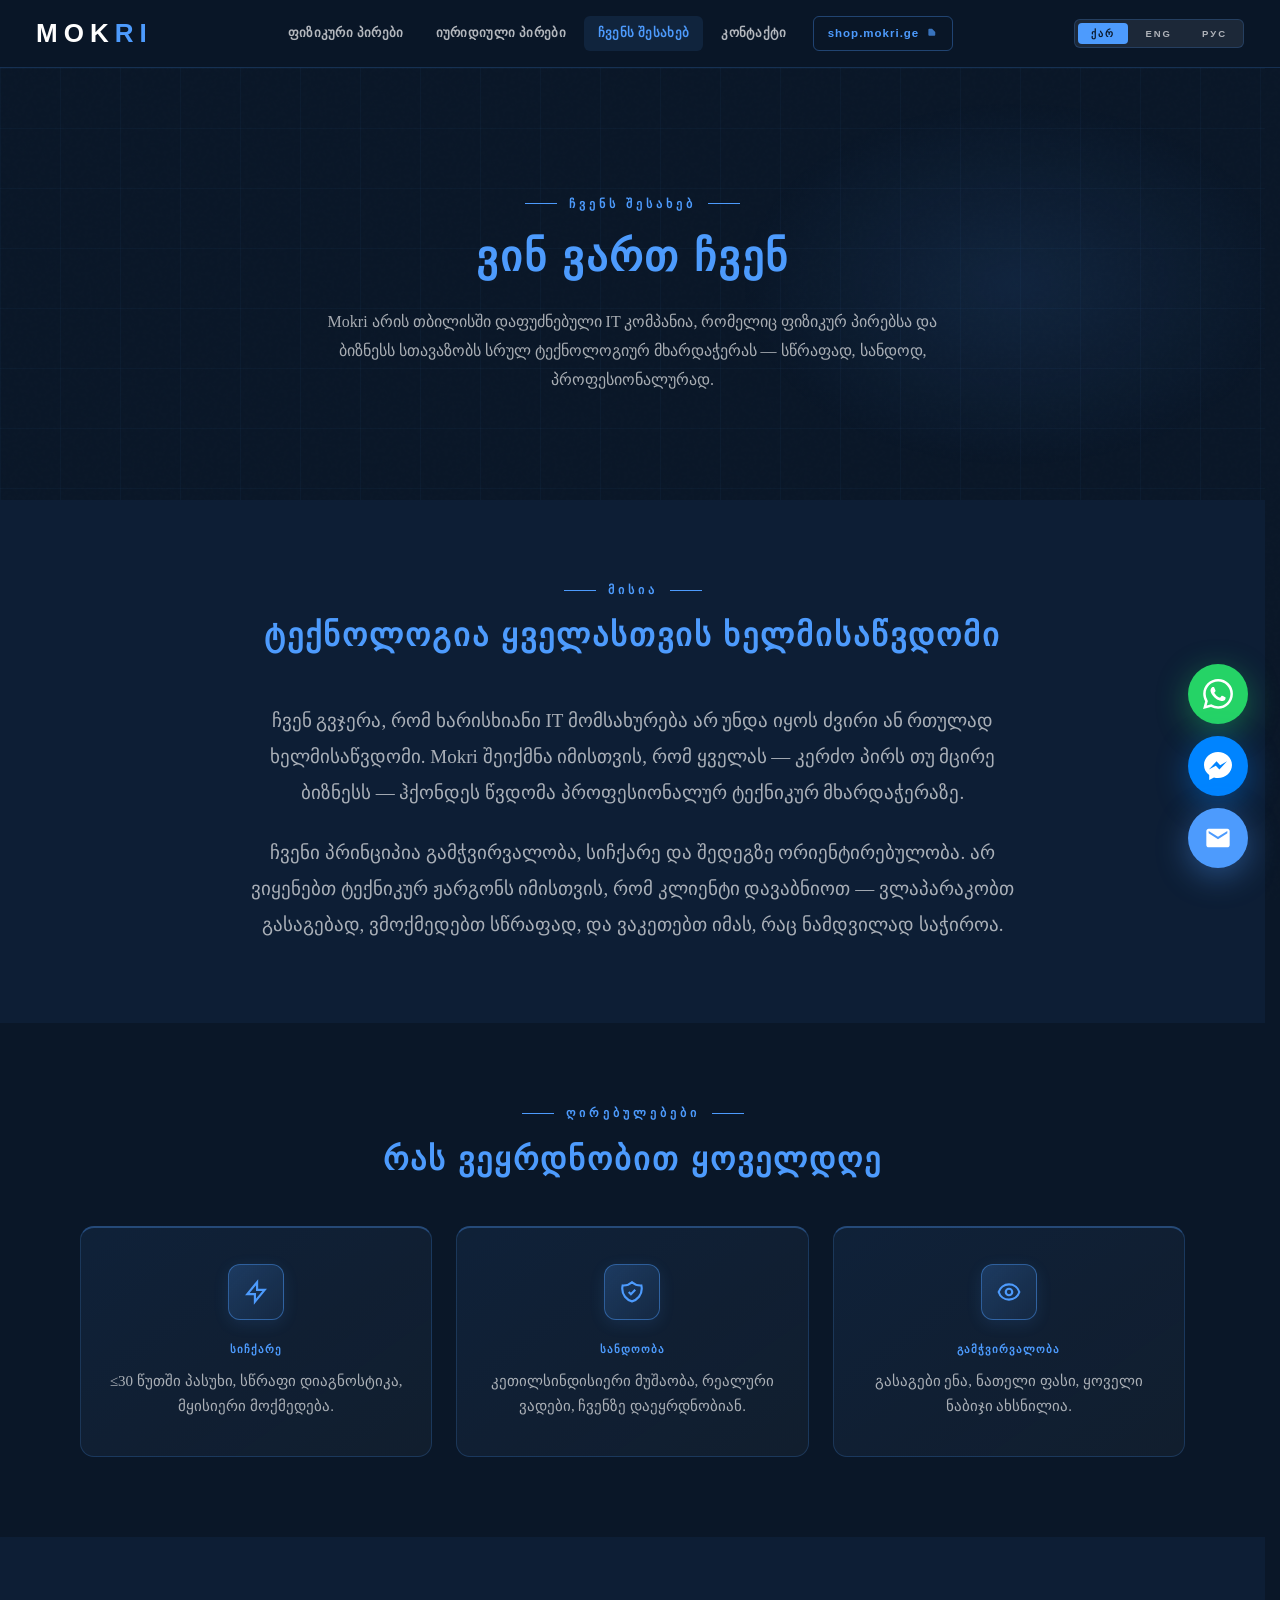
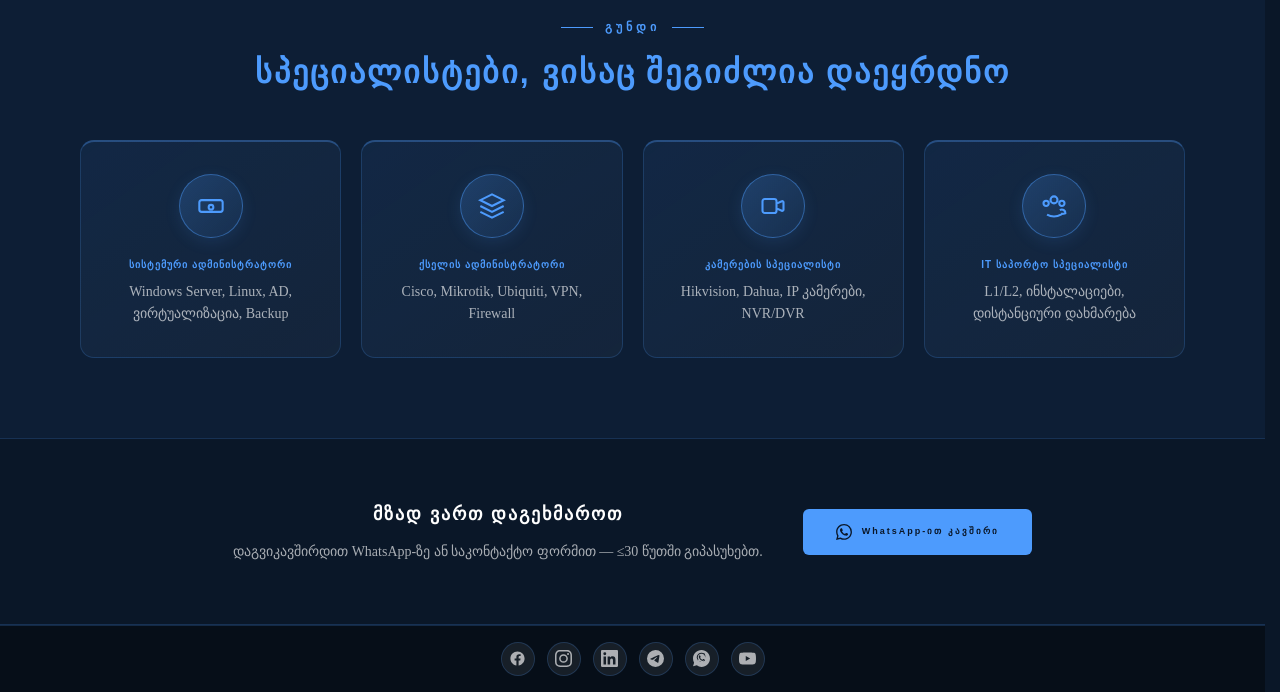
==== about.html @ 91f53c00 "Remove footer copyright and VK icon Agent-Logs-Url: https://github.com/iraklimikiashvili/mokri/sessi" ====
<!DOCTYPE html>
<html lang="ka">
<head>
<meta charset="UTF-8">
<meta name="viewport" content="width=device-width, initial-scale=1.0">
<meta http-equiv="Content-Security-Policy" content="default-src 'self'; style-src 'self' 'unsafe-inline' https://fonts.googleapis.com; font-src https://fonts.gstatic.com; img-src 'self' data: https:; script-src 'self' 'unsafe-inline'; connect-src 'none'; object-src 'none'; base-uri 'self'; form-action 'self';">
<meta http-equiv="X-Content-Type-Options" content="nosniff">
<meta http-equiv="X-Frame-Options" content="SAMEORIGIN">
<meta http-equiv="Referrer-Policy" content="strict-origin-when-cross-origin">
<meta http-equiv="Permissions-Policy" content="camera=(), microphone=(), geolocation=(), payment=()">
<meta name="robots" content="index, follow">
<link rel="icon" type="image/svg+xml" href="favicon.svg">
<title>ჩვენს შესახებ — MOKRI IT</title>
<link href="https://fonts.googleapis.com/css2?family=Orbitron:wght@400;700;900&family=EB+Garamond:ital,wght@0,400;0,500;0,600;0,700;1,400&family=Noto+Sans+Georgian:wght@300;400;600;700&display=swap" rel="stylesheet">
<style>
  :root {
    --bg: #0A1728;
    --bg2: #0d1e35;
    --bg3: #0f2240;
    --navy: #1A3B6C;
    --blue: #4D9BFD;
    --blue-dim: rgba(77,155,253,0.15);
    --blue-glow: rgba(77,155,253,0.35);
    --white: #FEFEFE;
    --white-dim: rgba(254,254,254,0.65);
    --white-faint: rgba(254,254,254,0.08);
    --border: rgba(77,155,253,0.2);
  }

  * { margin:0; padding:0; box-sizing:border-box; }
  html { scroll-behavior: smooth; scrollbar-gutter: stable; }

  body {
    background: var(--bg);
    color: var(--white);
    font-family: 'EB Garamond', Georgia, serif;
    overflow-x: hidden;
    line-height: 1.7;
    padding-top: 68px;
  }

  body::before {
    content:'';
    position:fixed; inset:0;
    background-image: url("data:image/svg+xml,%3Csvg viewBox='0 0 256 256' xmlns='http://www.w3.org/2000/svg'%3E%3Cfilter id='n'%3E%3CfeTurbulence type='fractalNoise' baseFrequency='0.9' numOctaves='4' stitchTiles='stitch'/%3E%3C/filter%3E%3Crect width='100%25' height='100%25' filter='url(%23n)' opacity='0.04'/%3E%3C/svg%3E");
    pointer-events:none; z-index:0; opacity:.35;
  }

  /* ——— HEADER ——— */
  .lang-bar {
    position: fixed; top:0; right:0; left:0; z-index:1000;
    display: grid;
    grid-template-columns: auto 1fr auto;
    align-items: center;
    gap: 24px;
    padding: 0 36px;
    height: 68px;
    background: rgba(10,23,40,0.95);
    backdrop-filter: blur(18px) saturate(180%);
    -webkit-backdrop-filter: blur(18px) saturate(180%);
    border-bottom: 1px solid var(--border);
  }

  .lang-bar-logo {
    font-family: 'Orbitron', sans-serif;
    font-weight: 900;
    font-size: 26px;
    letter-spacing: 6px;
    color: var(--white);
    text-decoration: none;
    white-space: nowrap;
    transition: opacity 0.2s;
  }
  .lang-bar-logo:hover { opacity: 0.8; }
  .lang-bar-logo span { color: var(--blue); }

  .header-nav {
    display: flex; justify-content: center;
    align-items: center; gap: 4px;
  }

  .header-nav-link {
    position: relative; padding: 7px 14px;
    font-family: 'Noto Sans Georgian', sans-serif;
    font-size: 12.5px; font-weight: 600;
    letter-spacing: 0.3px;
    color: rgba(254,254,254,0.7);
    text-decoration: none; border-radius: 6px;
    transition: all 0.22s ease; white-space: nowrap;
  }
  .header-nav-link::after {
    content:''; position:absolute; bottom:3px; left:50%;
    transform: translateX(-50%) scaleX(0);
    width:60%; height:1.5px; background: var(--blue);
    border-radius:2px; transition: transform 0.22s ease;
  }
  .header-nav-link:hover { color:var(--white); background:rgba(77,155,253,0.08); }
  .header-nav-link:hover::after { transform: translateX(-50%) scaleX(1); }
  .header-nav-link.active { color:var(--blue); background:rgba(77,155,253,0.1); }
  .header-nav-link.shop-link {
    color:var(--blue); border:1px solid rgba(77,155,253,0.35);
    margin-left:8px; font-size:11.5px; letter-spacing:1px;
  }
  .header-nav-link.shop-link:hover { background:var(--blue); color:var(--bg); box-shadow:0 0 18px var(--blue-glow); }
  .header-nav-link.shop-link::after { display:none; }

  .lang-switcher {
    display:flex; gap:4px;
    background:var(--white-faint); border:1px solid var(--border);
    border-radius:6px; padding:3px;
  }
  .lang-btn {
    padding:5px 13px;
    font-family:'Orbitron',sans-serif; font-size:9.5px; font-weight:700;
    letter-spacing:2px; border:none; background:transparent;
    color:var(--white-dim); border-radius:4px; cursor:pointer; transition:all 0.25s;
  }
  .lang-btn.active { background:var(--blue); color:var(--bg); }

  .nav-toggle {
    display: none;
    width: 40px;
    height: 40px;
    align-items: center;
    justify-content: center;
    background: transparent;
    border: 1px solid var(--border);
    border-radius: 6px;
    cursor: pointer;
    color: var(--white);
    transition: background 0.2s, border-color 0.2s;
  }
  .nav-toggle:hover { background: rgba(77,155,253,0.1); border-color: var(--blue); }
  .nav-toggle svg { width: 20px; height: 20px; }
  .nav-toggle .icon-close { display: none; }
  .nav-toggle[aria-expanded="true"] .icon-open { display: none; }
  .nav-toggle[aria-expanded="true"] .icon-close { display: block; }

  @media(max-width:860px) {
    .header-nav { gap: 2px; }
    .header-nav-link { padding: 6px 9px; font-size: 11px; }
    .header-nav-link.shop-link { margin-left: 4px; }
  }

  @media(max-width:900px) {
    .lang-bar { grid-template-columns: auto 1fr auto auto; }
    .header-nav {
      position: fixed;
      top: 68px;
      left: 0;
      right: 0;
      flex-direction: column;
      align-items: stretch;
      gap: 4px;
      padding: 16px 20px 24px;
      background: rgba(10,23,40,0.98);
      backdrop-filter: blur(20px) saturate(180%);
      -webkit-backdrop-filter: blur(20px) saturate(180%);
      border-bottom: 1px solid var(--border);
      transform: translateY(-100%);
      opacity: 0;
      pointer-events: none;
      transition: transform 0.3s ease, opacity 0.3s ease;
      max-height: calc(100dvh - 68px);
      overflow-y: auto;
      z-index: 999;
    }
    .lang-bar.is-open .header-nav {
      transform: translateY(0);
      opacity: 1;
      pointer-events: auto;
    }
    .header-nav-link {
      padding: 12px 14px;
      font-size: 14px;
      text-align: left;
      border-radius: 8px;
    }
    .header-nav-link::after { display: none; }
    .header-nav-link.shop-link { margin-left: 0; margin-top: 6px; text-align: center; }
    .nav-toggle { display: inline-flex; }
    .nav-backdrop {
      position: fixed;
      inset: 68px 0 0 0;
      background: rgba(0,0,0,0.5);
      opacity: 0;
      pointer-events: none;
      transition: opacity 0.3s ease;
      z-index: 998;
    }
    .lang-bar.is-open ~ .nav-backdrop { opacity: 1; pointer-events: auto; }
  }

  @media(max-width:480px) {
    .lang-bar { padding: 0 14px; gap: 8px; }
    .lang-bar-logo { font-size: 20px; letter-spacing: 4px; }
    .lang-btn { padding: 5px 9px; font-size: 9px; letter-spacing: 1.4px; }
  }

  /* ——— HERO ——— */
  .hero {
    position:relative; min-height:48vh;
    display:flex; flex-direction:column;
    justify-content:center; align-items:center;
    text-align:center;
    padding: 80px 80px 60px;
    overflow:hidden;
  }

  .hero::before {
    content:'';
    position:absolute; inset:0;
    background:
      linear-gradient(rgba(77,155,253,0.04) 1px, transparent 1px),
      linear-gradient(90deg, rgba(77,155,253,0.04) 1px, transparent 1px);
    background-size: 60px 60px;
  }

  .hero-glow {
    position:absolute; width:600px; height:400px;
    background: radial-gradient(ellipse, rgba(77,155,253,0.1) 0%, transparent 65%);
    top:50%; right:-50px; transform:translateY(-50%);
    pointer-events:none;
  }

  .hero-eyebrow {
    position:relative;
    font-family:'Orbitron',sans-serif; font-size:12px;
    font-weight:700; letter-spacing:4px; color:var(--blue);
    text-transform:uppercase; margin-bottom:20px;
    display:flex; align-items:center; gap:12px;
    justify-content:center;
  }
  .hero-eyebrow::before { content:''; width:32px; height:1px; background:var(--blue); }
  .hero-eyebrow::after  { content:''; width:32px; height:1px; background:var(--blue); }

  .hero-title {
    position:relative;
    font-family:'Orbitron',sans-serif; font-weight:900;
    font-size: clamp(22px, 3.5vw, 42px);
    letter-spacing:2px; line-height:1.1;
    margin-bottom:28px;
  }
  .hero-title span { color:var(--blue); }

  .hero-desc {
    position:relative; max-width:640px;
    font-size:16px; color:var(--white-dim);
    line-height:1.8;
    font-family:'EB Garamond',Georgia,serif;
    margin-left:auto; margin-right:auto;
  }

  /* ——— SECTIONS ——— */
  .section-eyebrow {
    font-family:'Orbitron',sans-serif; font-size:12px;
    font-weight:700; letter-spacing:4px; color:var(--blue);
    text-transform:uppercase; margin-bottom:16px;
    display:flex; align-items:center; gap:12px;
    justify-content:center;
  }
  .section-eyebrow::before { content:''; width:32px; height:1px; background:var(--blue); }
  .section-eyebrow::after  { content:''; width:32px; height:1px; background:var(--blue); }

  .section-title {
    font-family:'Orbitron',sans-serif; font-weight:900;
    font-size:clamp(20px, 2.8vw, 32px); letter-spacing:2px;
    margin-bottom:48px; line-height:1.2;
    text-align:center;
  }
  .section-title span { color:var(--blue); }

  /* ——— MISSION ——— */
  .mission { position:relative; z-index:1; background:var(--bg2); padding:80px 80px; text-align:center; }
  .mission-content { max-width:780px; margin:0 auto; }
  .mission-text { font-family:'EB Garamond',Georgia,serif; font-size:19px; color:var(--white-dim); line-height:1.9; margin-bottom:24px; }
  .mission-text:last-child { margin-bottom:0; }

  /* ——— VALUES ——— */
  .values { position:relative; z-index:1; background:var(--bg); padding:80px 80px; text-align:center; }
  .values-grid { display:grid; grid-template-columns:repeat(3,1fr); gap:24px; text-align:left; }
  @media(max-width:800px){ .values-grid { grid-template-columns:1fr 1fr; } }
  @media(max-width:520px){ .values-grid { grid-template-columns:1fr; } .hero,.mission,.values,.team-section,.cta-section { padding-left:24px; padding-right:24px; } }

  .val-card {
    background: linear-gradient(145deg, rgba(77,155,253,0.08) 0%, rgba(254,254,254,0.03) 100%);
    border:1px solid var(--border);
    border-top:2px solid rgba(77,155,253,0.35);
    border-radius:14px; padding:36px 28px;
    text-align:center;
    opacity:0; transform:translateY(20px);
    transition: opacity 0.5s ease, transform 0.5s ease, border-color 0.3s, box-shadow 0.3s;
  }
  .val-card:hover {
    border-color:rgba(77,155,253,0.55);
    border-top-color:var(--blue);
    box-shadow:0 10px 40px rgba(77,155,253,0.14);
    transform:translateY(-4px) !important;
  }
  .val-icon {
    width:56px; height:56px;
    background: linear-gradient(135deg, rgba(77,155,253,0.22) 0%, rgba(77,155,253,0.08) 100%);
    border:1px solid rgba(77,155,253,0.45);
    border-radius:12px;
    display:flex; align-items:center; justify-content:center;
    margin:0 auto 20px;
    box-shadow: 0 4px 16px rgba(77,155,253,0.12);
  }
  .val-icon svg { width:26px; height:26px; fill:none; stroke:var(--blue); stroke-width:2; }
  .val-title { font-family:'Orbitron',sans-serif; font-size:11px; font-weight:700; letter-spacing:1px; color:var(--blue); margin-bottom:10px; text-transform:uppercase; }
  .val-desc { font-family:'EB Garamond',Georgia,serif; font-size:15px; color:var(--white-dim); line-height:1.7; }

  /* ——— TEAM ——— */
  .team-section { position:relative; z-index:1; background:var(--bg2); padding:80px 80px; text-align:center; }
  .team-grid { display:grid; grid-template-columns:repeat(4,1fr); gap:20px; text-align:left; }
  @media(max-width:900px){ .team-grid { grid-template-columns:1fr 1fr; } }
  @media(max-width:520px){ .team-grid { grid-template-columns:1fr; } }

  .t-card {
    background: linear-gradient(145deg, rgba(77,155,253,0.08) 0%, rgba(254,254,254,0.03) 100%);
    border:1px solid var(--border);
    border-top:2px solid rgba(77,155,253,0.35);
    border-radius:14px; padding:32px 20px;
    text-align:center;
    opacity:0; transform:translateY(20px);
    transition: opacity 0.5s ease, transform 0.5s ease, border-color 0.3s, box-shadow 0.3s;
  }
  .t-card:hover {
    border-color:rgba(77,155,253,0.55);
    border-top-color:var(--blue);
    box-shadow:0 10px 40px rgba(77,155,253,0.14);
    transform:translateY(-4px) !important;
  }
  .t-avatar {
    width:64px; height:64px;
    background: linear-gradient(135deg, rgba(77,155,253,0.22) 0%, rgba(77,155,253,0.08) 100%);
    border:1px solid rgba(77,155,253,0.45);
    border-radius:50%; margin:0 auto 18px;
    display:flex; align-items:center; justify-content:center;
    box-shadow: 0 4px 16px rgba(77,155,253,0.12);
  }
  .t-avatar svg { width:28px; height:28px; fill:none; stroke:var(--blue); stroke-width:1.8; }
  .t-role { font-family:'Orbitron',sans-serif; font-size:10px; font-weight:700; letter-spacing:1px; color:var(--blue); margin-bottom:8px; text-transform:uppercase; }
  .t-desc { font-family:'EB Garamond',Georgia,serif; font-size:14px; color:var(--white-dim); line-height:1.6; }

  /* ——— CTA ——— */
  .cta-section {
    position:relative; z-index:1; background:var(--bg);
    padding:60px 80px;
    border-top:1px solid var(--border);
    border-bottom:1px solid var(--border);
  }
  .cta-inner {
    max-width:1040px; margin:0 auto;
    display:flex; align-items:center; justify-content:center;
    gap:40px; flex-wrap:wrap;
    text-align:center;
  }
  .cta-text-block h3 {
    font-family:'Orbitron',sans-serif; font-size:18px; font-weight:900;
    letter-spacing:2px; margin-bottom:10px;
  }
  .cta-text-block p { font-size:14px; color:var(--white-dim); font-family:'EB Garamond',Georgia,serif; }

  .btn-primary {
    display:inline-flex; align-items:center; gap:10px;
    padding:14px 32px; background:var(--blue); color:var(--bg);
    font-family:'Orbitron',sans-serif; font-size:9px;
    font-weight:700; letter-spacing:2px; border-radius:6px;
    text-decoration:none; transition:all 0.25s;
    border:1px solid transparent;
  }
  .btn-primary:hover {
    background:transparent; color:var(--blue); border-color:var(--blue);
    box-shadow:0 0 24px var(--blue-glow);
  }

  /* ——— FOOTER ——— */
  footer {
    background: rgba(0,0,0,0.4);
    border-top: 1px solid var(--border);
    padding: 12px 40px;
    text-align: center;
    flex-shrink: 0;
    display: flex;
    flex-direction: column;
    align-items: center;
    justify-content: center;
    gap: 8px;
  }

  .footer-copy {
    font-size: 11px;
    color: var(--white-dim);
    opacity: 0.5;
    margin: 0;
    text-align: center;
  }
  .footer-social {
    display: flex;
    gap: 12px;
    flex-wrap: wrap;
    justify-content: center;
    margin: 4px 0;
  }
  .footer-social a {
    display: flex;
    align-items: center;
    justify-content: center;
    width: 34px;
    height: 34px;
    border-radius: 50%;
    background: rgba(255,255,255,0.07);
    border: 1px solid var(--border);
    color: var(--white-dim);
    transition: background 0.2s, color 0.2s, border-color 0.2s;
    text-decoration: none;
  }
  .footer-social a:hover { background: var(--blue); border-color: var(--blue); color: #fff; }
  .footer-social svg { width: 17px; height: 17px; fill: currentColor; }
  [data-lang] { display:none; }
  [data-lang].active { display:block; }

  /* ——— FLOATING CONTACT BUTTONS ——— */
  .float-btn {
    position: fixed;
    right: 32px;
    width: 60px;
    height: 60px;
    border-radius: 50%;
    display: flex;
    align-items: center;
    justify-content: center;
    z-index: 999;
    text-decoration: none;
    transition: transform 0.2s, box-shadow 0.2s;
  }
  .float-btn:hover { transform: scale(1.1); }
  .float-btn svg { fill: white; }

  .wa-float {
    bottom: 176px;
    background: #25d366;
    box-shadow: 0 8px 32px rgba(37,211,102,0.4);
    animation: waPulse 2.5s ease-in-out infinite;
  }
  .wa-float:hover { box-shadow: 0 8px 48px rgba(37,211,102,0.7); }
  .wa-float svg { width: 30px; height: 30px; }

  .msng-float {
    bottom: 104px;
    background: #0084FF;
    box-shadow: 0 8px 32px rgba(0,132,255,0.4);
  }
  .msng-float:hover { box-shadow: 0 8px 48px rgba(0,132,255,0.7); }
  .msng-float svg { width: 28px; height: 28px; }

  .email-float {
    bottom: 32px;
    background: #4D9BFD;
    box-shadow: 0 8px 32px rgba(77,155,253,0.4);
  }
  .email-float:hover { box-shadow: 0 8px 48px rgba(77,155,253,0.7); }
  .email-float svg { width: 28px; height: 28px; }

  @keyframes waPulse {
    0%, 100% { box-shadow: 0 8px 32px rgba(37,211,102,0.4); }
    50%      { box-shadow: 0 8px 48px rgba(37,211,102,0.7); }
  }

  @media (max-width: 660px) {
    .float-btn { width: 50px; height: 50px; right: 16px; }
    .wa-float { bottom: 138px; }
    .msng-float { bottom: 78px; }
    .email-float { bottom: 18px; }
    .wa-float svg { width: 26px; height: 26px; }
    .msng-float svg, .email-float svg { width: 24px; height: 24px; }
  }
  @media (max-height: 600px) {
    .float-btn { width: 44px; height: 44px; }
    .wa-float { bottom: 116px; }
    .msng-float { bottom: 64px; }
    .email-float { bottom: 12px; }
    .wa-float svg { width: 22px; height: 22px; }
    .msng-float svg, .email-float svg { width: 20px; height: 20px; }
  }
  @media (prefers-reduced-motion: reduce) {
    .wa-float { animation: none; }
  }
</style>
</head>
<body>

<!-- HEADER -->
<header class="lang-bar" id="langBar">
  <a href="index.html" class="lang-bar-logo" aria-label="MOKRI - მთავარი">MOK<span>RI</span></a>
  <nav class="header-nav" id="mainNav" aria-label="მთავარი ნავიგაცია">
    <a href="individuals.html" class="header-nav-link" data-nav="individuals"><span data-lang="ka" class="active">ფიზიკური პირები</span><span data-lang="en">Individuals</span><span data-lang="ru">Частные Лица</span></a>
    <a href="business.html" class="header-nav-link" data-nav="business"><span data-lang="ka" class="active">იურიდიული პირები</span><span data-lang="en">Business</span><span data-lang="ru">Бизнес</span></a>
    <a href="about.html" class="header-nav-link" data-nav="about"><span data-lang="ka" class="active">ჩვენს შესახებ</span><span data-lang="en">About Us</span><span data-lang="ru">О Нас</span></a>
    <a href="contact.html" class="header-nav-link" data-nav="contact"><span data-lang="ka" class="active">კონტაქტი</span><span data-lang="en">Contact</span><span data-lang="ru">Контакты</span></a>
    <a href="https://shop.mokri.ge" target="_blank" rel="noopener noreferrer" class="header-nav-link shop-link" aria-label="Mokri Online Shop">
      <span>shop.mokri.ge</span>
      <svg width="11" height="11" viewBox="0 0 24 24" fill="currentColor" style="margin-left:4px;opacity:0.7"><path d="M18 13v6a2 2 0 01-2 2H5a2 2 0 01-2-2V8a2 2 0 012-2h6M15 3h6m0 0v6m0-6L10 14"/></svg>
    </a>
  </nav>
  <div class="lang-switcher" role="group" aria-label="ენის არჩევა">
    <button class="lang-btn active" type="button" data-lang-set="ka" aria-label="ქართული" aria-pressed="true">ქარ</button>
    <button class="lang-btn" type="button" data-lang-set="en" aria-label="English" aria-pressed="false">ENG</button>
    <button class="lang-btn" type="button" data-lang-set="ru" aria-label="Русский" aria-pressed="false">РУС</button>
  </div>
  <button class="nav-toggle" type="button" id="navToggle" aria-controls="mainNav" aria-expanded="false" aria-label="მენიუ">
    <svg class="icon-open" viewBox="0 0 24 24" fill="none" stroke="currentColor" stroke-width="2" stroke-linecap="round" stroke-linejoin="round" aria-hidden="true" focusable="false">
      <line x1="3" y1="6" x2="21" y2="6"/>
      <line x1="3" y1="12" x2="21" y2="12"/>
      <line x1="3" y1="18" x2="21" y2="18"/>
    </svg>
    <svg class="icon-close" viewBox="0 0 24 24" fill="none" stroke="currentColor" stroke-width="2" stroke-linecap="round" stroke-linejoin="round" aria-hidden="true" focusable="false">
      <line x1="18" y1="6" x2="6" y2="18"/>
      <line x1="6" y1="6" x2="18" y2="18"/>
    </svg>
  </button>
</header>
<div class="nav-backdrop" id="navBackdrop" aria-hidden="true"></div>

<!-- ——— FLOATING WHATSAPP ——— -->
<a href="https://wa.me/995555555555" target="_blank" rel="noopener noreferrer" class="float-btn wa-float" title="WhatsApp" aria-label="WhatsApp">
  <svg viewBox="0 0 24 24" xmlns="http://www.w3.org/2000/svg" aria-hidden="true" focusable="false">
    <path d="M17.472 14.382c-.297-.149-1.758-.867-2.03-.967-.273-.099-.471-.148-.67.15-.197.297-.767.966-.94 1.164-.173.199-.347.223-.644.075-.297-.15-1.255-.463-2.39-1.475-.883-.788-1.48-1.761-1.653-2.059-.173-.297-.018-.458.13-.606.134-.133.298-.347.446-.52.149-.174.198-.298.298-.497.099-.198.05-.371-.025-.52-.075-.149-.669-1.612-.916-2.207-.242-.579-.487-.5-.669-.51-.173-.008-.371-.01-.57-.01-.198 0-.52.074-.792.372-.272.297-1.04 1.016-1.04 2.479 0 1.462 1.065 2.875 1.213 3.074.149.198 2.096 3.2 5.077 4.487.709.306 1.262.489 1.694.625.712.227 1.36.195 1.871.118.571-.085 1.758-.719 2.006-1.413.248-.694.248-1.289.173-1.413-.074-.124-.272-.198-.57-.347m-5.421 7.403h-.004a9.87 9.87 0 01-5.031-1.378l-.361-.214-3.741.982.998-3.648-.235-.374a9.86 9.86 0 01-1.51-5.26c.001-5.45 4.436-9.884 9.888-9.884 2.64 0 5.122 1.03 6.988 2.898a9.825 9.825 0 012.893 6.994c-.003 5.45-4.437 9.884-9.885 9.884m8.413-18.297A11.815 11.815 0 0012.05 0C5.495 0 .16 5.335.157 11.892c0 2.096.547 4.142 1.588 5.945L.057 24l6.305-1.654a11.882 11.882 0 005.683 1.448h.005c6.554 0 11.89-5.335 11.893-11.893a11.821 11.821 0 00-3.48-8.413z"/>
  </svg>
</a>

<!-- ——— FLOATING MESSENGER ——— -->
<a href="https://m.me/mokri" target="_blank" rel="noopener noreferrer" class="float-btn msng-float" title="Messenger" aria-label="Messenger">
  <svg viewBox="0 0 24 24" xmlns="http://www.w3.org/2000/svg" aria-hidden="true" focusable="false">
    <path d="M12 0C5.373 0 0 4.974 0 11.111c0 3.498 1.744 6.617 4.472 8.652V24l4.086-2.242c1.09.301 2.246.464 3.442.464 6.627 0 12-4.974 12-11.111S18.627 0 12 0zm1.193 14.963l-3.056-3.259-5.963 3.259 6.559-6.963 3.13 3.259 5.889-3.259-6.559 6.963z"/>
  </svg>
</a>

<!-- ——— FLOATING EMAIL ——— -->
<a href="mailto:info@mokri.ge" class="float-btn email-float" title="Email" aria-label="Email">
  <svg viewBox="0 0 24 24" xmlns="http://www.w3.org/2000/svg" aria-hidden="true" focusable="false">
    <path d="M20 4H4c-1.1 0-2 .9-2 2v12c0 1.1.9 2 2 2h16c1.1 0 2-.9 2-2V6c0-1.1-.9-2-2-2zm0 4l-8 5-8-5V6l8 5 8-5v2z"/>
  </svg>
</a>

<!-- HERO -->
<section class="hero">
  <div class="hero-glow"></div>
  <div class="hero-eyebrow"><span data-lang="ka" class="active">ჩვენს შესახებ</span><span data-lang="en">About Us</span><span data-lang="ru">О Нас</span></div>
  <h1 class="hero-title">
    <span data-lang="ka" class="active">ვინ <span>ვართ</span> ჩვენ</span>
    <span data-lang="en">Who <span>We</span> Are</span>
    <span data-lang="ru">Кто <span>мы</span></span>
  </h1>
  <p class="hero-desc">
    <span data-lang="ka" class="active">Mokri არის თბილისში დაფუძნებული IT კომპანია, რომელიც ფიზიკურ პირებსა და ბიზნესს სთავაზობს სრულ ტექნოლოგიურ მხარდაჭერას — სწრაფად, სანდოდ, პროფესიონალურად.</span>
    <span data-lang="en">Mokri is a Tbilisi-based IT company offering comprehensive technology support for individuals and businesses — fast, reliable, professional.</span>
    <span data-lang="ru">Mokri — IT-компания в Тбилиси, предлагающая полную техническую поддержку для частных лиц и бизнеса — быстро, надёжно, профессионально.</span>
  </p>
</section>

<!-- MISSION -->
<section class="mission">
  <div class="section-eyebrow"><span data-lang="ka" class="active">მისია</span><span data-lang="en">Our Mission</span><span data-lang="ru">Наша миссия</span></div>
  <h2 class="section-title"><span data-lang="ka" class="active">ტექნოლოგია <span>ყველასთვის</span> ხელმისაწვდომი</span><span data-lang="en">Technology <span>Accessible</span> to Everyone</span><span data-lang="ru">Технологии <span>доступные</span> каждому</span></h2>
  <div class="mission-content">
    <p class="mission-text">
      <span data-lang="ka" class="active">ჩვენ გვჯერა, რომ ხარისხიანი IT მომსახურება არ უნდა იყოს ძვირი ან რთულად ხელმისაწვდომი. Mokri შეიქმნა იმისთვის, რომ ყველას — კერძო პირს თუ მცირე ბიზნესს — ჰქონდეს წვდომა პროფესიონალურ ტექნიკურ მხარდაჭერაზე.</span>
      <span data-lang="en">We believe quality IT service shouldn't be expensive or hard to access. Mokri was created so that everyone — individuals and small businesses alike — can access professional technical support.</span>
      <span data-lang="ru">Мы верим, что качественное IT-обслуживание не должно быть дорогим или труднодоступным. Mokri создан для того, чтобы каждый — частное лицо или малый бизнес — имел доступ к профессиональной технической поддержке.</span>
    </p>
    <p class="mission-text">
      <span data-lang="ka" class="active">ჩვენი პრინციპია გამჭვირვალობა, სიჩქარე და შედეგზე ორიენტირებულობა. არ ვიყენებთ ტექნიკურ ჟარგონს იმისთვის, რომ კლიენტი დავაბნიოთ — ვლაპარაკობთ გასაგებად, ვმოქმედებთ სწრაფად, და ვაკეთებთ იმას, რაც ნამდვილად საჭიროა.</span>
      <span data-lang="en">Our principles are transparency, speed, and results. We don't use technical jargon to confuse — we speak clearly, act fast, and do what's truly needed.</span>
      <span data-lang="ru">Наши принципы — прозрачность, скорость и ориентация на результат. Мы не используем технический жаргон для запутывания — говорим понятно, действуем быстро и делаем то, что действительно нужно.</span>
    </p>
  </div>
</section>

<!-- VALUES -->
<section class="values">
  <div class="section-eyebrow"><span data-lang="ka" class="active">ღირებულებები</span><span data-lang="en">Our Values</span><span data-lang="ru">Наши ценности</span></div>
  <h2 class="section-title"><span data-lang="ka" class="active">რას ვეყრდნობით <span>ყოველდღე</span></span><span data-lang="en">What Guides Us <span>Every Day</span></span><span data-lang="ru">Чем мы руководствуемся <span>каждый день</span></span></h2>
  <div class="values-grid">
    <div class="val-card">
      <div class="val-icon"><svg viewBox="0 0 24 24"><path d="M13 10V3L4 14h7v7l9-11h-7z"/></svg></div>
      <div class="val-title"><span data-lang="ka" class="active">სიჩქარე</span><span data-lang="en">Speed</span><span data-lang="ru">Скорость</span></div>
      <p class="val-desc"><span data-lang="ka" class="active">≤30 წუთში პასუხი, სწრაფი დიაგნოსტიკა, მყისიერი მოქმედება.</span><span data-lang="en">≤30min response, fast diagnosis, immediate action.</span><span data-lang="ru">Ответ за ≤30 мин, быстрая диагностика, немедленное действие.</span></p>
    </div>
    <div class="val-card">
      <div class="val-icon"><svg viewBox="0 0 24 24"><path d="M9 12l2 2 4-4m5.618-4.016A11.955 11.955 0 0112 2.944a11.955 11.955 0 01-8.618 3.04A12.02 12.02 0 003 9c0 5.591 3.824 10.29 9 11.622 5.176-1.332 9-6.03 9-11.622 0-1.042-.133-2.052-.382-3.016z"/></svg></div>
      <div class="val-title"><span data-lang="ka" class="active">სანდოობა</span><span data-lang="en">Reliability</span><span data-lang="ru">Надёжность</span></div>
      <p class="val-desc"><span data-lang="ka" class="active">კეთილსინდისიერი მუშაობა, რეალური ვადები, ჩვენზე დაეყრდნობიან.</span><span data-lang="en">Honest work, realistic timelines, dependable results.</span><span data-lang="ru">Честная работа, реальные сроки, надёжный результат.</span></p>
    </div>
    <div class="val-card">
      <div class="val-icon"><svg viewBox="0 0 24 24"><path d="M15 12a3 3 0 11-6 0 3 3 0 016 0z"/><path d="M2.458 12C3.732 7.943 7.523 5 12 5c4.478 0 8.268 2.943 9.542 7-1.274 4.057-5.064 7-9.542 7-4.477 0-8.268-2.943-9.542-7z"/></svg></div>
      <div class="val-title"><span data-lang="ka" class="active">გამჭვირვალობა</span><span data-lang="en">Transparency</span><span data-lang="ru">Прозрачность</span></div>
      <p class="val-desc"><span data-lang="ka" class="active">გასაგები ენა, ნათელი ფასი, ყოველი ნაბიჯი ახსნილია.</span><span data-lang="en">Clear language, transparent pricing, every step explained.</span><span data-lang="ru">Понятный язык, прозрачные цены, каждый шаг объяснён.</span></p>
    </div>
  </div>
</section>

<!-- TEAM -->
<section class="team-section">
  <div class="section-eyebrow"><span data-lang="ka" class="active">გუნდი</span><span data-lang="en">Our Team</span><span data-lang="ru">Наша команда</span></div>
  <h2 class="section-title"><span data-lang="ka" class="active">სპეციალისტები, <span>ვისაც</span> შეგიძლია დაეყრდნო</span><span data-lang="en">Specialists <span>You Can</span> Rely On</span><span data-lang="ru">Специалисты, <span>которым</span> можно доверять</span></h2>
  <div class="team-grid">
    <div class="t-card">
      <div class="t-avatar"><svg viewBox="0 0 24 24"><path d="M20 7H4a2 2 0 00-2 2v6a2 2 0 002 2h16a2 2 0 002-2V9a2 2 0 00-2-2zm-8 8a2 2 0 110-4 2 2 0 010 4z"/></svg></div>
      <div class="t-role"><span data-lang="ka" class="active">სისტემური ადმინისტრატორი</span><span data-lang="en">System Administrator</span><span data-lang="ru">Системный Администратор</span></div>
      <p class="t-desc"><span data-lang="ka" class="active">Windows Server, Linux, AD, ვირტუალიზაცია, Backup</span><span data-lang="en">Windows Server, Linux, AD, Virtualization, Backup</span><span data-lang="ru">Windows Server, Linux, AD, Виртуализация, Backup</span></p>
    </div>
    <div class="t-card">
      <div class="t-avatar"><svg viewBox="0 0 24 24"><path d="M12 2L2 7l10 5 10-5-10-5zM2 17l10 5 10-5M2 12l10 5 10-5"/></svg></div>
      <div class="t-role"><span data-lang="ka" class="active">ქსელის ადმინისტრატორი</span><span data-lang="en">Network Administrator</span><span data-lang="ru">Сетевой Администратор</span></div>
      <p class="t-desc"><span data-lang="ka" class="active">Cisco, Mikrotik, Ubiquiti, VPN, Firewall</span><span data-lang="en">Cisco, Mikrotik, Ubiquiti, VPN, Firewall</span><span data-lang="ru">Cisco, Mikrotik, Ubiquiti, VPN, Firewall</span></p>
    </div>
    <div class="t-card">
      <div class="t-avatar"><svg viewBox="0 0 24 24"><path d="M15 10l4.553-2.069A1 1 0 0121 8.845v6.31a1 1 0 01-1.447.894L15 14M3 8a2 2 0 012-2h8a2 2 0 012 2v8a2 2 0 01-2 2H5a2 2 0 01-2-2V8z"/></svg></div>
      <div class="t-role"><span data-lang="ka" class="active">კამერების სპეციალისტი</span><span data-lang="en">CCTV Specialist</span><span data-lang="ru">Специалист по Видеонаблюдению</span></div>
      <p class="t-desc"><span data-lang="ka" class="active">Hikvision, Dahua, IP კამერები, NVR/DVR</span><span data-lang="en">Hikvision, Dahua, IP Cameras, NVR/DVR</span><span data-lang="ru">Hikvision, Dahua, IP-камеры, NVR/DVR</span></p>
    </div>
    <div class="t-card">
      <div class="t-avatar"><svg viewBox="0 0 24 24"><path d="M18 18.72a9.094 9.094 0 003.741-.479 3 3 0 00-4.682-2.72m.94 3.198c0 .225-.012.447-.037.666A11.944 11.944 0 0112 21c-2.17 0-4.207-.576-5.963-1.584M15 6.75a3 3 0 11-6 0 3 3 0 016 0zm6 3a2.25 2.25 0 11-4.5 0 2.25 2.25 0 014.5 0zm-13.5 0a2.25 2.25 0 11-4.5 0 2.25 2.25 0 014.5 0z"/></svg></div>
      <div class="t-role"><span data-lang="ka" class="active">IT საპორტო სპეციალისტი</span><span data-lang="en">IT Support Specialist</span><span data-lang="ru">Специалист IT Поддержки</span></div>
      <p class="t-desc"><span data-lang="ka" class="active">L1/L2, ინსტალაციები, დისტანციური დახმარება</span><span data-lang="en">L1/L2, installations, remote assistance</span><span data-lang="ru">L1/L2, установки, удалённая помощь</span></p>
    </div>
  </div>
</section>

<!-- CTA -->
<div class="cta-section">
  <div class="cta-inner">
    <div class="cta-text-block">
      <h3><span data-lang="ka" class="active">მზად ვართ დაგეხმაროთ</span><span data-lang="en">Ready to Help</span><span data-lang="ru">Готовы помочь</span></h3>
      <p><span data-lang="ka" class="active">დაგვიკავშირდით WhatsApp-ზე ან საკონტაქტო ფორმით — ≤30 წუთში გიპასუხებთ.</span><span data-lang="en">Reach out via WhatsApp or contact form — we'll respond in ≤30 minutes.</span><span data-lang="ru">Свяжитесь через WhatsApp или форму — ответим за ≤30 минут.</span></p>
    </div>
    <a href="https://wa.me/995555555555" target="_blank" rel="noopener noreferrer" class="btn-primary">
      <svg width="16" height="16" viewBox="0 0 24 24" fill="currentColor"><path d="M17.472 14.382c-.297-.149-1.758-.867-2.03-.967-.273-.099-.471-.148-.67.15-.197.297-.767.966-.94 1.164-.173.199-.347.223-.644.075-.297-.15-1.255-.463-2.39-1.475-.883-.788-1.48-1.761-1.653-2.059-.173-.297-.018-.458.13-.606.134-.133.298-.347.446-.52.149-.174.198-.298.298-.497.099-.198.05-.371-.025-.52-.075-.149-.669-1.612-.916-2.207-.242-.579-.487-.5-.669-.51-.173-.008-.371-.01-.57-.01-.198 0-.52.074-.792.372-.272.297-1.04 1.016-1.04 2.479 0 1.462 1.065 2.875 1.213 3.074.149.198 2.096 3.2 5.077 4.487.709.306 1.262.489 1.694.625.712.227 1.36.195 1.871.118.571-.085 1.758-.719 2.006-1.413.248-.694.248-1.289.173-1.413-.074-.124-.272-.198-.57-.347m-5.421 7.403h-.004a9.87 9.87 0 01-5.031-1.378l-.361-.214-3.741.982.998-3.648-.235-.374a9.86 9.86 0 01-1.51-5.26c.001-5.45 4.436-9.884 9.888-9.884 2.64 0 5.122 1.03 6.988 2.898a9.825 9.825 0 012.893 6.994c-.003 5.45-4.437 9.884-9.885 9.884m8.413-18.297A11.815 11.815 0 0012.05 0C5.495 0 .16 5.335.157 11.892c0 2.096.547 4.142 1.588 5.945L.057 24l6.305-1.654a11.882 11.882 0 005.683 1.448h.005c6.554 0 11.89-5.335 11.893-11.893a11.821 11.821 0 00-3.48-8.413z"/></svg>
      <span data-lang="ka" class="active">WhatsApp-ით კავშირი</span><span data-lang="en">Chat on WhatsApp</span><span data-lang="ru">Написать в WhatsApp</span>
    </a>
  </div>
</div>

<footer>
  <div class="footer-social">
    <!-- Facebook -->
    <a href="https://facebook.com/mokri" target="_blank" rel="noopener noreferrer" title="Facebook" aria-label="Facebook">
      <svg viewBox="0 0 24 24" xmlns="http://www.w3.org/2000/svg"><path d="M22 12c0-5.523-4.477-10-10-10S2 6.477 2 12c0 4.991 3.657 9.128 8.438 9.878v-6.987H7.898V12h2.54V9.797c0-2.506 1.492-3.89 3.777-3.89 1.094 0 2.238.195 2.238.195v2.46h-1.26c-1.243 0-1.63.771-1.63 1.562V12h2.773l-.443 2.89h-2.33v6.988C18.343 21.128 22 16.991 22 12z"/></svg>
    </a>
    <!-- Instagram -->
    <a href="https://instagram.com/mokri" target="_blank" rel="noopener noreferrer" title="Instagram" aria-label="Instagram">
      <svg viewBox="0 0 24 24" xmlns="http://www.w3.org/2000/svg"><path d="M12 2.163c3.204 0 3.584.012 4.85.07 1.366.062 2.633.326 3.608 1.301.975.975 1.24 2.242 1.301 3.608.058 1.266.07 1.646.07 4.85s-.012 3.584-.07 4.85c-.062 1.366-.326 2.633-1.301 3.608-.975.975-2.242 1.24-3.608 1.301-1.266.058-1.646.07-4.85.07s-3.584-.012-4.85-.07c-1.366-.062-2.633-.326-3.608-1.301-.975-.975-1.24-2.242-1.301-3.608C2.175 15.584 2.163 15.204 2.163 12s.012-3.584.07-4.85c.062-1.366.326-2.633 1.301-3.608C4.509 2.489 5.776 2.225 7.142 2.163 8.408 2.105 8.788 2.163 12 2.163zm0-2.163C8.741 0 8.333.013 7.053.072 5.197.157 3.355.673 2.014 2.014.673 3.355.157 5.197.072 7.053.013 8.333 0 8.741 0 12c0 3.259.013 3.667.072 4.947.085 1.856.601 3.698 1.942 5.039 1.341 1.341 3.183 1.857 5.039 1.942C8.333 23.987 8.741 24 12 24s3.667-.013 4.947-.072c1.856-.085 3.698-.601 5.039-1.942 1.341-1.341 1.857-3.183 1.942-5.039.059-1.28.072-1.688.072-4.947 0-3.259-.013-3.667-.072-4.947-.085-1.856-.601-3.698-1.942-5.039C20.645.673 18.803.157 16.947.072 15.667.013 15.259 0 12 0zm0 5.838a6.162 6.162 0 100 12.324 6.162 6.162 0 000-12.324zM12 16a4 4 0 110-8 4 4 0 010 8zm6.406-11.845a1.44 1.44 0 100 2.881 1.44 1.44 0 000-2.881z"/></svg>
    </a>
    <!-- LinkedIn -->
    <a href="https://linkedin.com/company/mokri" target="_blank" rel="noopener noreferrer" title="LinkedIn" aria-label="LinkedIn">
      <svg viewBox="0 0 24 24" xmlns="http://www.w3.org/2000/svg"><path d="M20.447 20.452h-3.554v-5.569c0-1.328-.027-3.037-1.852-3.037-1.853 0-2.136 1.445-2.136 2.939v5.667H9.351V9h3.414v1.561h.046c.477-.9 1.637-1.85 3.37-1.85 3.601 0 4.267 2.37 4.267 5.455v6.286zM5.337 7.433a2.062 2.062 0 01-2.063-2.065 2.064 2.064 0 112.063 2.065zm1.782 13.019H3.555V9h3.564v11.452zM22.225 0H1.771C.792 0 0 .774 0 1.729v20.542C0 23.227.792 24 1.771 24h20.451C23.2 24 24 23.227 24 22.271V1.729C24 .774 23.2 0 22.222 0h.003z"/></svg>
    </a>
    <!-- Telegram -->
    <a href="https://t.me/mokri" target="_blank" rel="noopener noreferrer" title="Telegram" aria-label="Telegram">
      <svg viewBox="0 0 24 24" xmlns="http://www.w3.org/2000/svg"><path d="M11.944 0A12 12 0 0 0 0 12a12 12 0 0 0 12 12 12 12 0 0 0 12-12A12 12 0 0 0 12 0a12 12 0 0 0-.056 0zm4.962 7.224c.1-.002.321.023.465.14a.506.506 0 0 1 .171.325c.016.093.036.306.02.472-.18 1.898-.962 6.502-1.36 8.627-.168.9-.499 1.201-.82 1.23-.696.065-1.225-.46-1.9-.902-1.056-.693-1.653-1.124-2.678-1.8-1.185-.78-.417-1.21.258-1.91.177-.184 3.247-2.977 3.307-3.23.007-.032.014-.15-.056-.212s-.174-.041-.249-.024c-.106.024-1.793 1.14-5.061 3.345-.48.33-.913.49-1.302.48-.428-.008-1.252-.241-1.865-.44-.752-.245-1.349-.374-1.297-.789.027-.216.325-.437.893-.663 3.498-1.524 5.83-2.529 6.998-3.014 3.332-1.386 4.025-1.627 4.476-1.635z"/></svg>
    </a>
    <!-- Signal -->
    <a href="https://signal.me/#p/mokri" target="_blank" rel="noopener noreferrer" title="Signal" aria-label="Signal">
      <svg viewBox="0 0 24 24" xmlns="http://www.w3.org/2000/svg"><path d="M12.001 0C5.373 0 0 5.372 0 12c0 2.114.554 4.1 1.524 5.827L.06 23.06l5.274-1.458A11.94 11.94 0 0012 24c6.628 0 12-5.373 12-12S18.629 0 12.001 0zm.065 3.77a8.29 8.29 0 014.24 1.163l.49.3-.306.488a6.793 6.793 0 011.035 3.664 6.851 6.851 0 01-6.85 6.851 6.793 6.793 0 01-3.54-.986l-.49-.3.306-.49A6.844 6.844 0 015.215 10.3a6.851 6.851 0 016.85-6.53zm0 1.5a5.352 5.352 0 00-5.35 5.03 5.289 5.289 0 00.9 3.022l-1.213 3.35 3.378-1.188A5.35 5.35 0 1012.066 5.27zm-2.94 2.02c.134 0 .269.003.396.008.16.006.337.015.506.41.2.464.638 1.558.694 1.671.057.112.095.244.019.394-.076.15-.114.244-.228.375-.114.13-.24.292-.343.393-.114.113-.232.235-.1.46.133.228.59.972 1.267 1.574.87.774 1.603 1.013 1.831 1.126.228.113.36.094.493-.057.133-.15.57-.664.722-.892.151-.228.303-.19.51-.113.208.076 1.32.623 1.547.736.228.113.38.17.437.265.057.094.057.54-.133 1.063-.19.522-.995.988-1.395 1.045-.38.053-.848.075-1.368-.086a12.61 12.61 0 01-1.238-.457c-2.18-.94-3.604-3.14-3.71-3.286-.108-.147-.881-1.172-.881-2.235 0-1.063.558-1.585.757-1.802.198-.218.434-.273.578-.273z"/></svg>
    </a>
    <!-- YouTube -->
    <a href="https://youtube.com/@mokri" target="_blank" rel="noopener noreferrer" title="YouTube" aria-label="YouTube">
      <svg viewBox="0 0 24 24" xmlns="http://www.w3.org/2000/svg"><path d="M23.498 6.186a3.016 3.016 0 00-2.122-2.136C19.505 3.545 12 3.545 12 3.545s-7.505 0-9.377.505A3.017 3.017 0 00.502 6.186C0 8.07 0 12 0 12s0 3.93.502 5.814a3.016 3.016 0 002.122 2.136c1.871.505 9.376.505 9.376.505s7.505 0 9.377-.505a3.015 3.015 0 002.122-2.136C24 15.93 24 12 24 12s0-3.93-.502-5.814zM9.545 15.568V8.432L15.818 12l-6.273 3.568z"/></svg>
    </a>
  </div>
</footer>

<script>
'use strict';
(function() {
  var ALLOWED_LANGS = ['ka','en','ru'];
  var currentLang = 'ka';

  function safeGet(key) {
    try { return localStorage.getItem(key); } catch(e) { return null; }
  }
  function safeSet(key, val) {
    try { localStorage.setItem(key, val); } catch(e) {}
  }

  function setLang(lang) {
    if (!ALLOWED_LANGS.includes(lang)) return;
    currentLang = lang;
    document.querySelectorAll('[data-lang]').forEach(function(el) {
      el.classList.toggle('active', el.getAttribute('data-lang') === lang);
    });
    document.querySelectorAll('.lang-btn').forEach(function(btn) {
      var isActive = btn.getAttribute('data-lang-set') === lang;
      btn.classList.toggle('active', isActive);
      btn.setAttribute('aria-pressed', isActive ? 'true' : 'false');
    });
    document.documentElement.lang = lang;
    safeSet('mokri-lang', lang);
  }

  var saved = safeGet('mokri-lang');
  if (saved && ALLOWED_LANGS.includes(saved)) setLang(saved);

  document.addEventListener('click', function(e) {
    var btn = e.target.closest('[data-lang-set]');
    if (!btn) return;
    var lang = btn.getAttribute('data-lang-set');
    if (ALLOWED_LANGS.includes(lang)) setLang(lang);
  });

  /* ——— Highlight active nav link ——— */
  (function() {
    var path = window.location.pathname.split('/').pop();
    var page = (path || 'index').replace(/\.html?$/i, '') || 'index';
    document.querySelectorAll('.header-nav-link[data-nav]').forEach(function(link) {
      if (link.getAttribute('data-nav') === page) link.classList.add('active');
    });
  })();

  /* ——— Mobile nav toggle ——— */
  (function() {
    var bar = document.getElementById('langBar');
    var toggle = document.getElementById('navToggle');
    var nav = document.getElementById('mainNav');
    var backdrop = document.getElementById('navBackdrop');
    if (!bar || !toggle || !nav) return;

    function openNav() {
      bar.classList.add('is-open');
      toggle.setAttribute('aria-expanded', 'true');
      document.body.classList.add('nav-open');
    }
    function closeNav() {
      bar.classList.remove('is-open');
      toggle.setAttribute('aria-expanded', 'false');
      document.body.classList.remove('nav-open');
    }
    function isOpen() { return bar.classList.contains('is-open'); }

    toggle.addEventListener('click', function() {
      if (isOpen()) closeNav(); else openNav();
    });
    if (backdrop) backdrop.addEventListener('click', closeNav);
    nav.addEventListener('click', function(e) {
      if (e.target.closest('a')) closeNav();
    });
    document.addEventListener('keydown', function(e) {
      if (e.key === 'Escape' && isOpen()) closeNav();
    });
    var resizeTimer;
    window.addEventListener('resize', function() {
      clearTimeout(resizeTimer);
      resizeTimer = setTimeout(function() {
        if (window.innerWidth > 900 && isOpen()) closeNav();
      }, 100);
    });
  })();

  /* ——— IntersectionObserver for card animations ——— */
  var obs = new IntersectionObserver(function(entries) {
    entries.forEach(function(e) {
      if (e.isIntersecting) {
        e.target.style.opacity = '1';
        e.target.style.transform = 'translateY(0)';
        obs.unobserve(e.target);
      }
    });
  }, { threshold: 0.08 });

  document.querySelectorAll('.val-card,.t-card').forEach(function(el) { obs.observe(el); });
})();
</script>
</body>
</html>
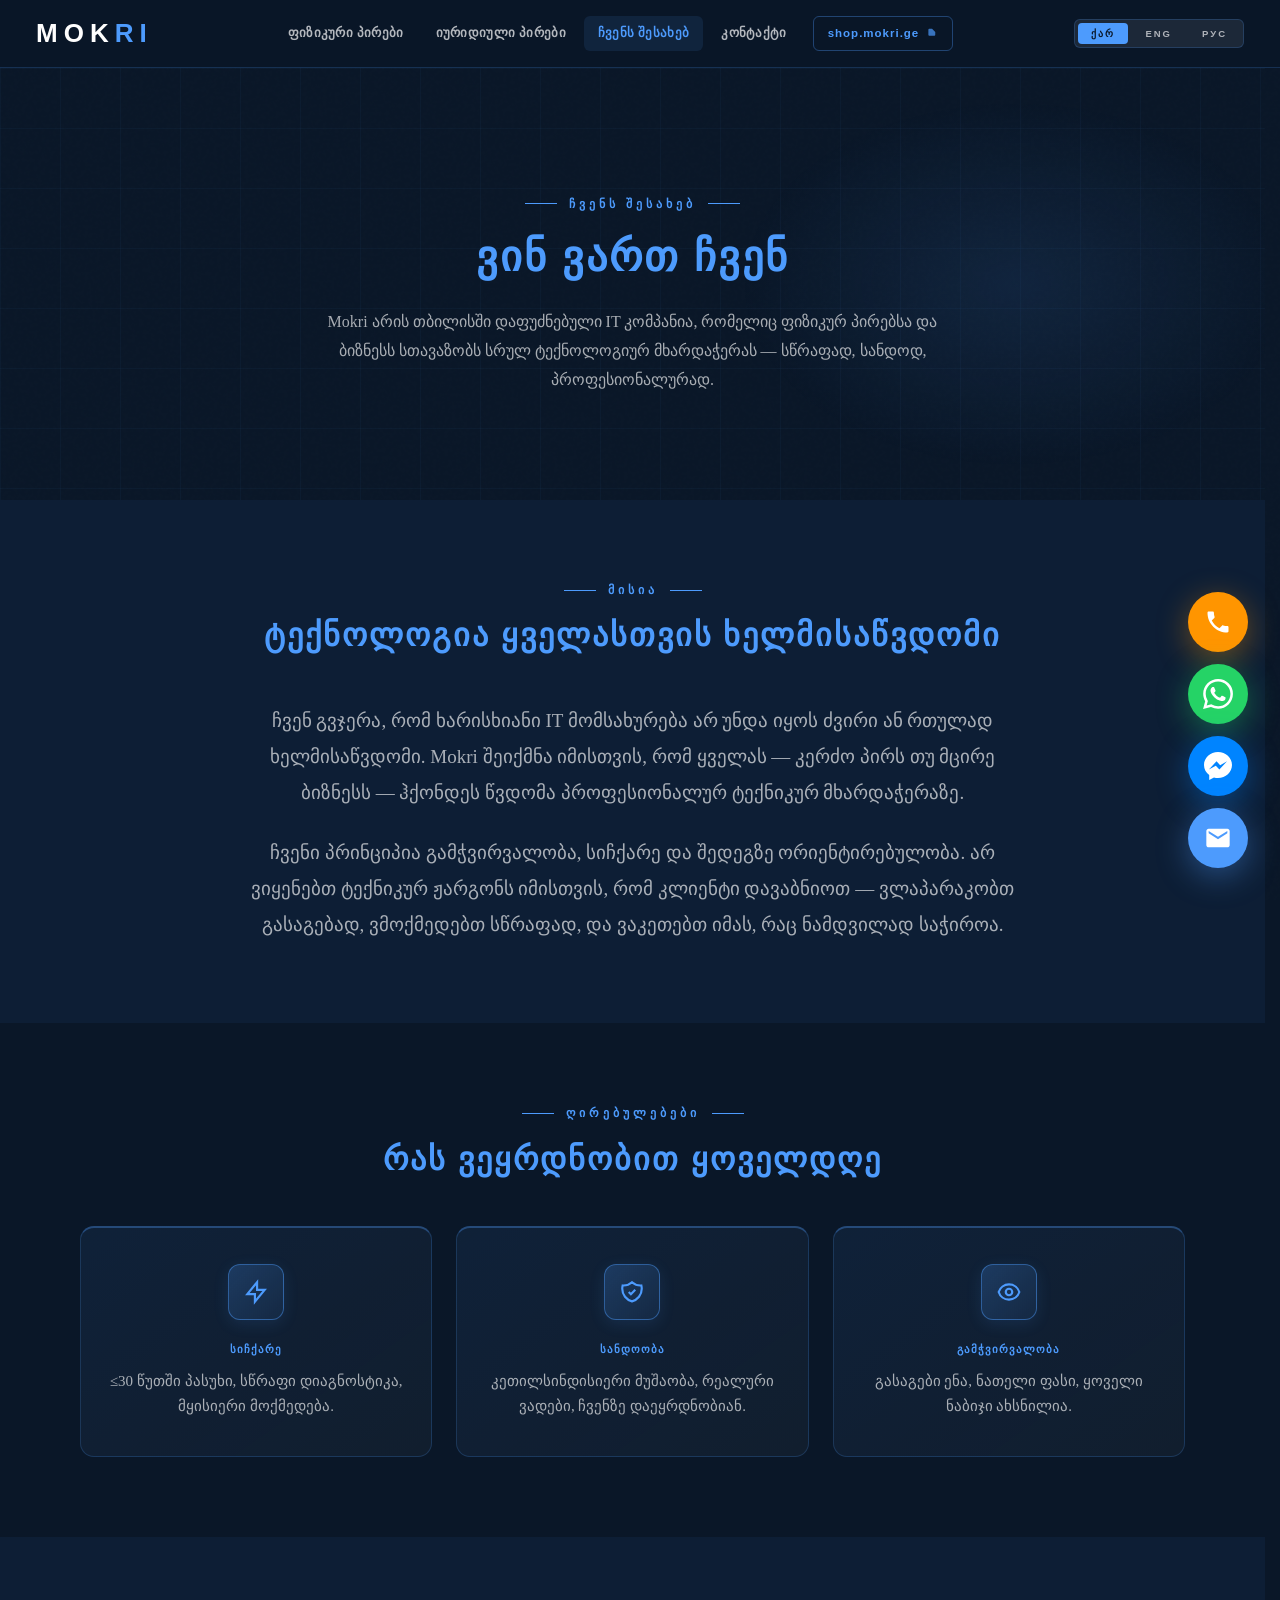
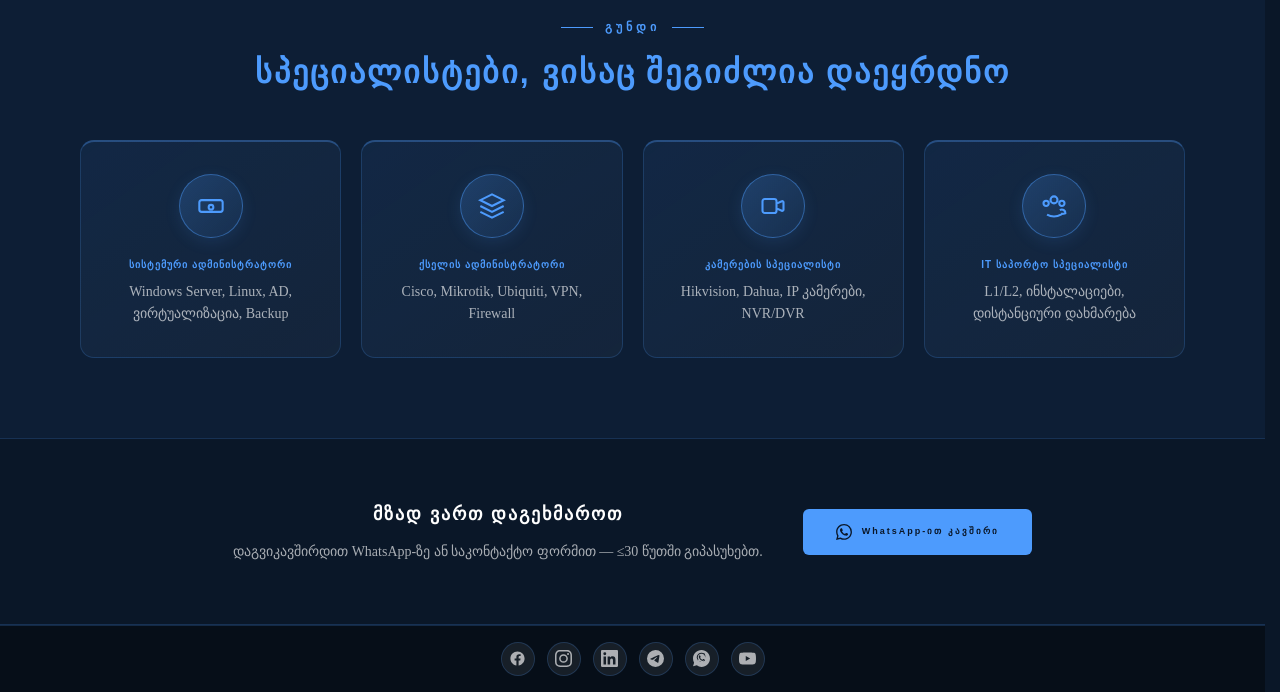
==== commit 92859ce1: "Add files via upload" ====
--- a/about.html
+++ b/about.html
@@ -438,6 +438,14 @@
   .float-btn:hover { transform: scale(1.1); }
   .float-btn svg { fill: white; }
 
+  .call-float {
+    bottom: 248px;
+    background: #FF9500;
+    box-shadow: 0 8px 32px rgba(255,149,0,0.4);
+  }
+  .call-float:hover { box-shadow: 0 8px 48px rgba(255,149,0,0.7); }
+  .call-float svg { width: 28px; height: 28px; }
+
   .wa-float {
     bottom: 176px;
     background: #25d366;
@@ -473,21 +481,24 @@
     .wa-float { bottom: 138px; }
     .msng-float { bottom: 78px; }
     .email-float { bottom: 18px; }
+    .call-float { bottom: 198px; }
     .wa-float svg { width: 26px; height: 26px; }
-    .msng-float svg, .email-float svg { width: 24px; height: 24px; }
+    .msng-float svg, .email-float svg, .call-float svg { width: 24px; height: 24px; }
   }
   @media (max-height: 600px) {
     .float-btn { width: 44px; height: 44px; }
     .wa-float { bottom: 116px; }
     .msng-float { bottom: 64px; }
     .email-float { bottom: 12px; }
+    .call-float { bottom: 168px; }
     .wa-float svg { width: 22px; height: 22px; }
-    .msng-float svg, .email-float svg { width: 20px; height: 20px; }
+    .msng-float svg, .email-float svg, .call-float svg { width: 20px; height: 20px; }
   }
   @media (prefers-reduced-motion: reduce) {
     .wa-float { animation: none; }
   }
 </style>
+<link rel="stylesheet" href="responsive.css">
 </head>
 <body>
 
@@ -523,6 +534,13 @@
 </header>
 <div class="nav-backdrop" id="navBackdrop" aria-hidden="true"></div>
 
+<!-- ——— FLOATING CALL ——— -->
+<a href="tel:+995555555555" class="float-btn call-float" title="Call" aria-label="Call +995 555 55 55 55">
+  <svg viewBox="0 0 24 24" xmlns="http://www.w3.org/2000/svg" aria-hidden="true" focusable="false">
+    <path d="M6.62 10.79c1.44 2.83 3.76 5.14 6.59 6.59l2.2-2.2c.27-.27.67-.36 1.02-.24 1.12.37 2.33.57 3.57.57.55 0 1 .45 1 1V20c0 .55-.45 1-1 1-9.39 0-17-7.61-17-17 0-.55.45-1 1-1h3.5c.55 0 1 .45 1 1 0 1.25.2 2.45.57 3.57.11.35.03.74-.25 1.02l-2.2 2.2z"/>
+  </svg>
+</a>
+
 <!-- ——— FLOATING WHATSAPP ——— -->
 <a href="https://wa.me/995555555555" target="_blank" rel="noopener noreferrer" class="float-btn wa-float" title="WhatsApp" aria-label="WhatsApp">
   <svg viewBox="0 0 24 24" xmlns="http://www.w3.org/2000/svg" aria-hidden="true" focusable="false">
--- a/responsive.css
+++ b/responsive.css
@@ -0,0 +1,98 @@
+/* ——— GLOBAL DEVICE OPTIMIZATION ——— */
+:is(img, svg, video, canvas, iframe) {
+  max-width: 100%;
+  height: auto;
+}
+
+:is(.hero-title, .section-title, .hero-desc, .mission-text, .val-desc, .why-desc, .contact-value, .faq-question, .faq-answer, .step-desc) {
+  overflow-wrap: break-word;
+}
+
+@media (max-width: 1200px) {
+  :is(.hero, .services, .why, .mission, .values, .team-section, .contacts, .form-section, .cta-section, .steps, .process, .faq, .hours-banner) {
+    padding-left: clamp(20px, 4vw, 48px);
+    padding-right: clamp(20px, 4vw, 48px);
+  }
+}
+
+@media (max-width: 560px) {
+  .hero {
+    padding-left: 18px;
+    padding-right: 18px;
+  }
+
+  .hero-cta {
+    width: 100%;
+    justify-content: center;
+  }
+
+  .hero-cta :is(.btn-primary, .btn-outline) {
+    width: min(100%, 320px);
+    justify-content: center;
+  }
+
+  .section-title,
+  .hero-title {
+    letter-spacing: 1.2px;
+  }
+
+  .hero-desc {
+    font-size: clamp(14px, 4vw, 16px);
+    line-height: 1.7;
+  }
+}
+
+@media (max-width: 360px) {
+  .lang-bar {
+    padding: 0 10px;
+    gap: 6px;
+  }
+
+  .lang-bar-logo {
+    font-size: 18px;
+    letter-spacing: 3px;
+  }
+
+  .lang-btn {
+    padding: 4px 7px;
+    font-size: 10px;
+    letter-spacing: 1px;
+  }
+
+  .header-nav {
+    padding-left: 12px;
+    padding-right: 12px;
+  }
+}
+
+@media (min-width: 1600px) {
+  :is(.hero, .services, .why, .mission, .values, .team-section, .contacts, .form-section, .cta-section, .steps, .process, .faq, .hours-banner) {
+    padding-left: clamp(96px, 9vw, 220px);
+    padding-right: clamp(96px, 9vw, 220px);
+  }
+
+  .hero-desc {
+    max-width: 760px;
+  }
+}
+
+@media (min-width: 2200px) {
+  .lang-bar {
+    height: 76px;
+    padding-left: 56px;
+    padding-right: 56px;
+  }
+
+  body {
+    padding-top: 76px;
+    font-size: 18px;
+  }
+
+  .hero-title {
+    font-size: clamp(34px, 3.3vw, 72px);
+  }
+
+  .section-title {
+    font-size: clamp(28px, 2.6vw, 58px);
+  }
+}
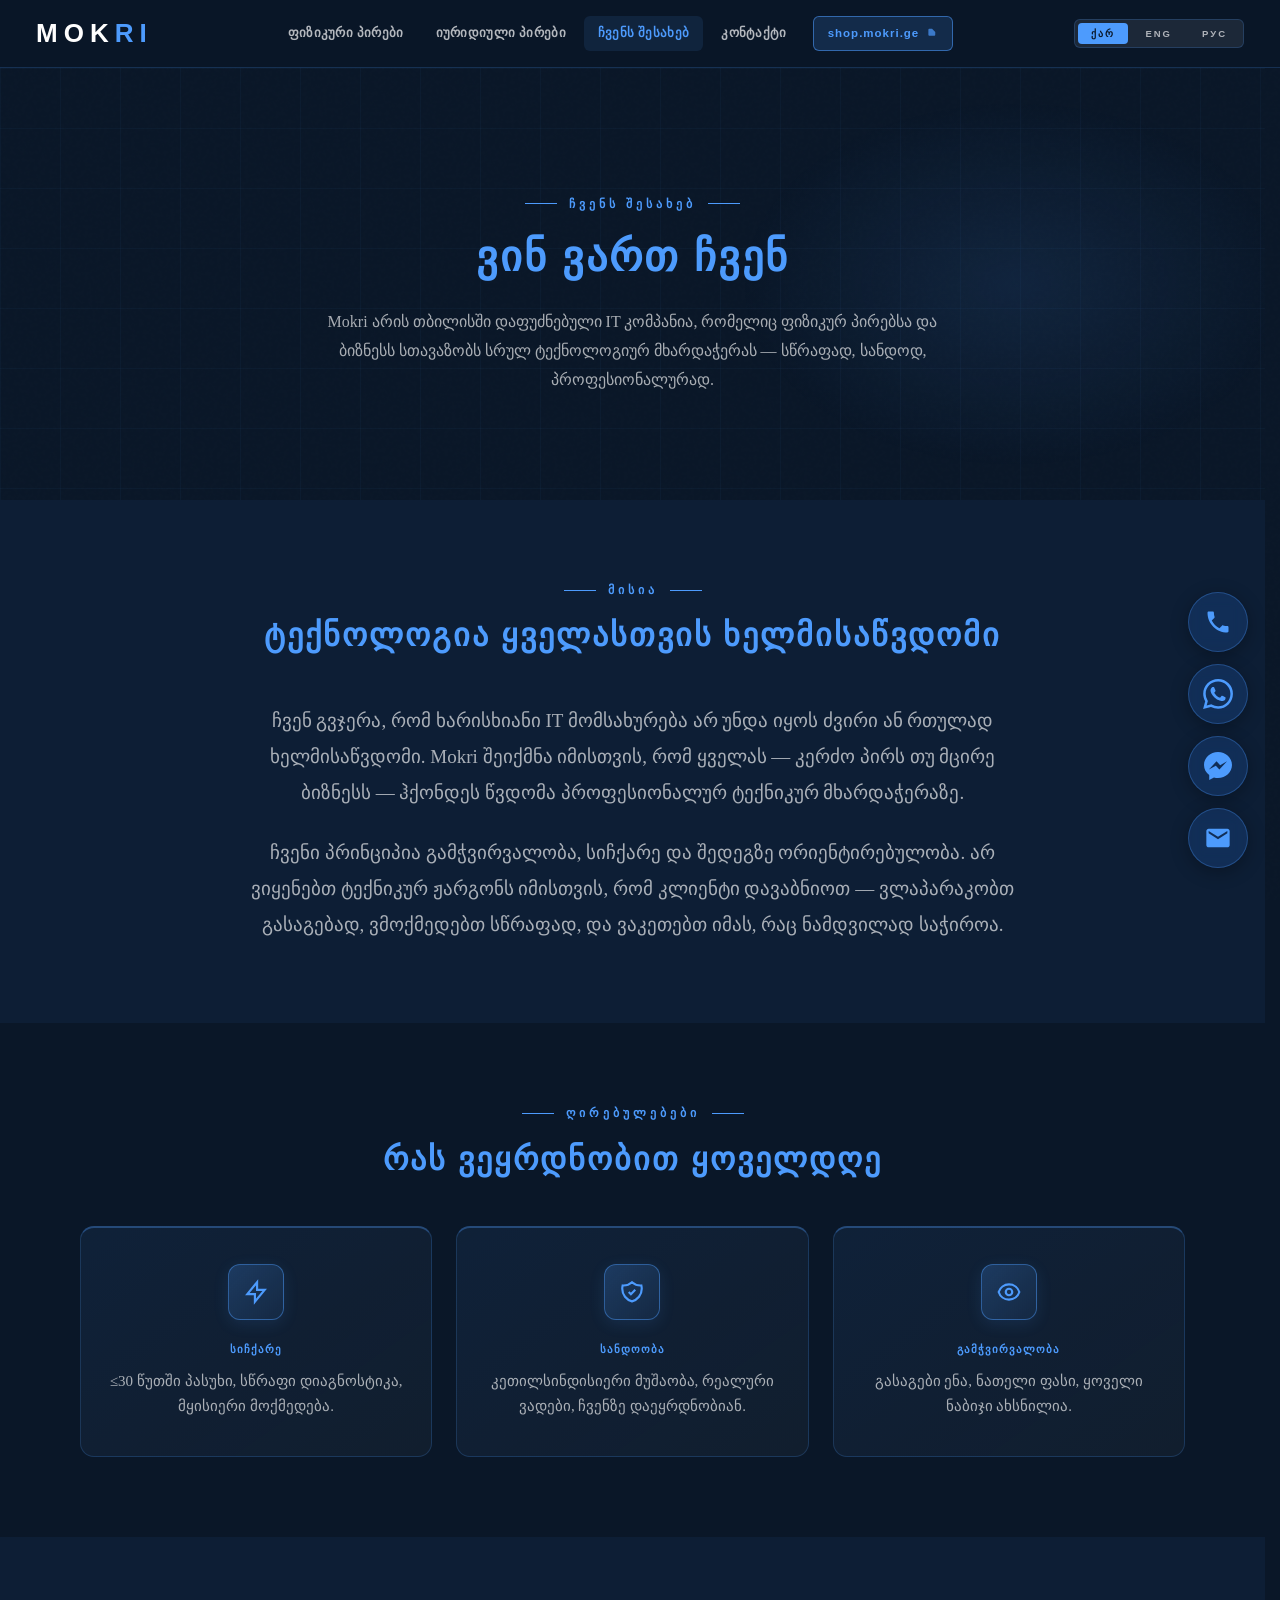
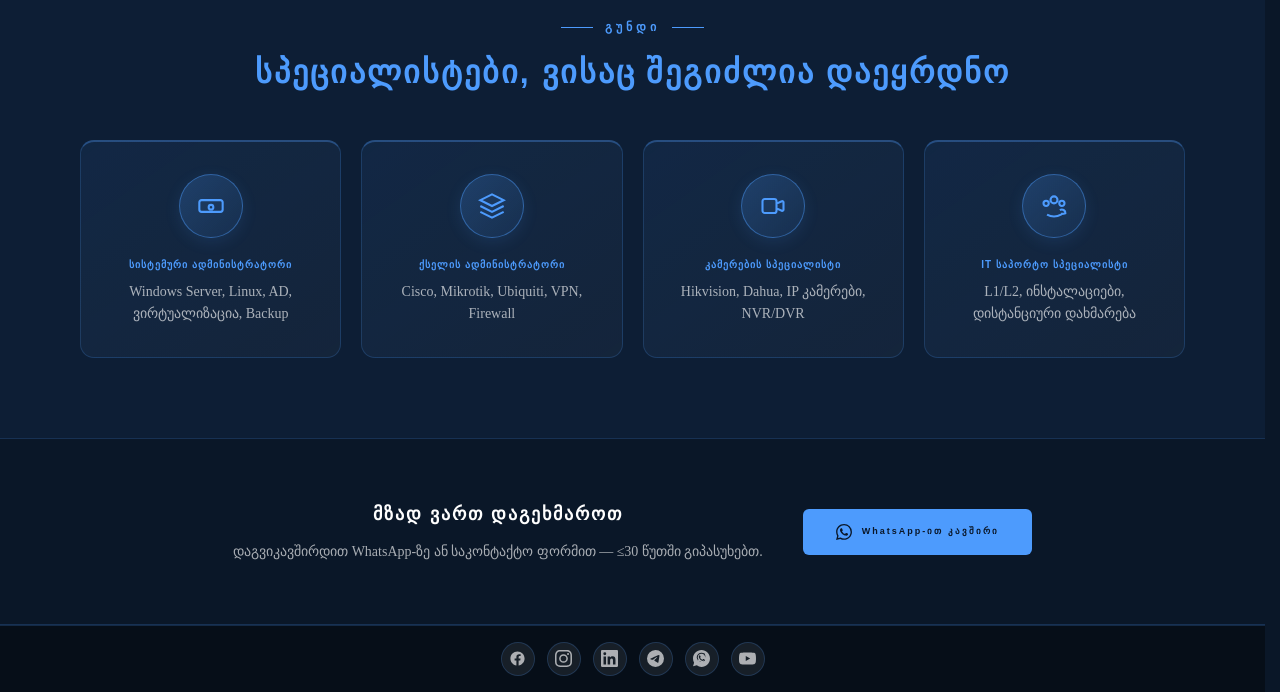
==== commit 5b55d8b5: "Add files via upload" ====
--- a/about.html
+++ b/about.html
@@ -98,8 +98,8 @@
   .header-nav-link:hover::after { transform: translateX(-50%) scaleX(1); }
   .header-nav-link.active { color:var(--blue); background:rgba(77,155,253,0.1); }
   .header-nav-link.shop-link {
-    color:var(--blue); border:1px solid rgba(77,155,253,0.35);
-    margin-left:8px; font-size:11.5px; letter-spacing:1px;
+    color:var(--blue); background:rgba(77,155,253,0.16); border:1px solid rgba(77,155,253,0.55);
+    margin-left:8px; font-size:11.5px; letter-spacing:1px; font-weight:700;
   }
   .header-nav-link.shop-link:hover { background:var(--blue); color:var(--bg); box-shadow:0 0 18px var(--blue-glow); }
   .header-nav-link.shop-link::after { display:none; }
@@ -433,48 +433,32 @@
     justify-content: center;
     z-index: 999;
     text-decoration: none;
-    transition: transform 0.2s, box-shadow 0.2s;
-  }
-  .float-btn:hover { transform: scale(1.1); }
-  .float-btn svg { fill: white; }
-
-  .call-float {
-    bottom: 248px;
-    background: #FF9500;
-    box-shadow: 0 8px 32px rgba(255,149,0,0.4);
-  }
-  .call-float:hover { box-shadow: 0 8px 48px rgba(255,149,0,0.7); }
+    background: rgba(26,59,108,0.55);
+    border: 1px solid rgba(77,155,253,0.3);
+    backdrop-filter: blur(8px) saturate(140%);
+    -webkit-backdrop-filter: blur(8px) saturate(140%);
+    box-shadow: 0 4px 18px rgba(0,0,0,0.3);
+    color: var(--blue);
+    transition: transform 0.25s ease, background 0.3s ease, border-color 0.3s ease, box-shadow 0.3s ease, color 0.3s ease;
+  }
+  .float-btn:hover { transform: scale(1.1); color: #FEFEFE; }
+  .float-btn svg { fill: currentColor; transition: fill 0.3s ease; }
+
+  .call-float { bottom: 248px; }
+  .call-float:hover { background: #FF9500; border-color: #FF9500; box-shadow: 0 8px 32px rgba(255,149,0,0.55); }
   .call-float svg { width: 28px; height: 28px; }
 
-  .wa-float {
-    bottom: 176px;
-    background: #25d366;
-    box-shadow: 0 8px 32px rgba(37,211,102,0.4);
-    animation: waPulse 2.5s ease-in-out infinite;
-  }
-  .wa-float:hover { box-shadow: 0 8px 48px rgba(37,211,102,0.7); }
+  .wa-float { bottom: 176px; }
+  .wa-float:hover { background: #25d366; border-color: #25d366; box-shadow: 0 8px 32px rgba(37,211,102,0.55); }
   .wa-float svg { width: 30px; height: 30px; }
 
-  .msng-float {
-    bottom: 104px;
-    background: #0084FF;
-    box-shadow: 0 8px 32px rgba(0,132,255,0.4);
-  }
-  .msng-float:hover { box-shadow: 0 8px 48px rgba(0,132,255,0.7); }
+  .msng-float { bottom: 104px; }
+  .msng-float:hover { background: #0084FF; border-color: #0084FF; box-shadow: 0 8px 32px rgba(0,132,255,0.55); }
   .msng-float svg { width: 28px; height: 28px; }
 
-  .email-float {
-    bottom: 32px;
-    background: #4D9BFD;
-    box-shadow: 0 8px 32px rgba(77,155,253,0.4);
-  }
-  .email-float:hover { box-shadow: 0 8px 48px rgba(77,155,253,0.7); }
+  .email-float { bottom: 32px; }
+  .email-float:hover { background: #4D9BFD; border-color: #4D9BFD; box-shadow: 0 8px 32px rgba(77,155,253,0.55); }
   .email-float svg { width: 28px; height: 28px; }
-
-  @keyframes waPulse {
-    0%, 100% { box-shadow: 0 8px 32px rgba(37,211,102,0.4); }
-    50%      { box-shadow: 0 8px 48px rgba(37,211,102,0.7); }
-  }
 
   @media (max-width: 660px) {
     .float-btn { width: 50px; height: 50px; right: 16px; }
@@ -493,9 +477,6 @@
     .call-float { bottom: 168px; }
     .wa-float svg { width: 22px; height: 22px; }
     .msng-float svg, .email-float svg, .call-float svg { width: 20px; height: 20px; }
-  }
-  @media (prefers-reduced-motion: reduce) {
-    .wa-float { animation: none; }
   }
 </style>
 <link rel="stylesheet" href="responsive.css">
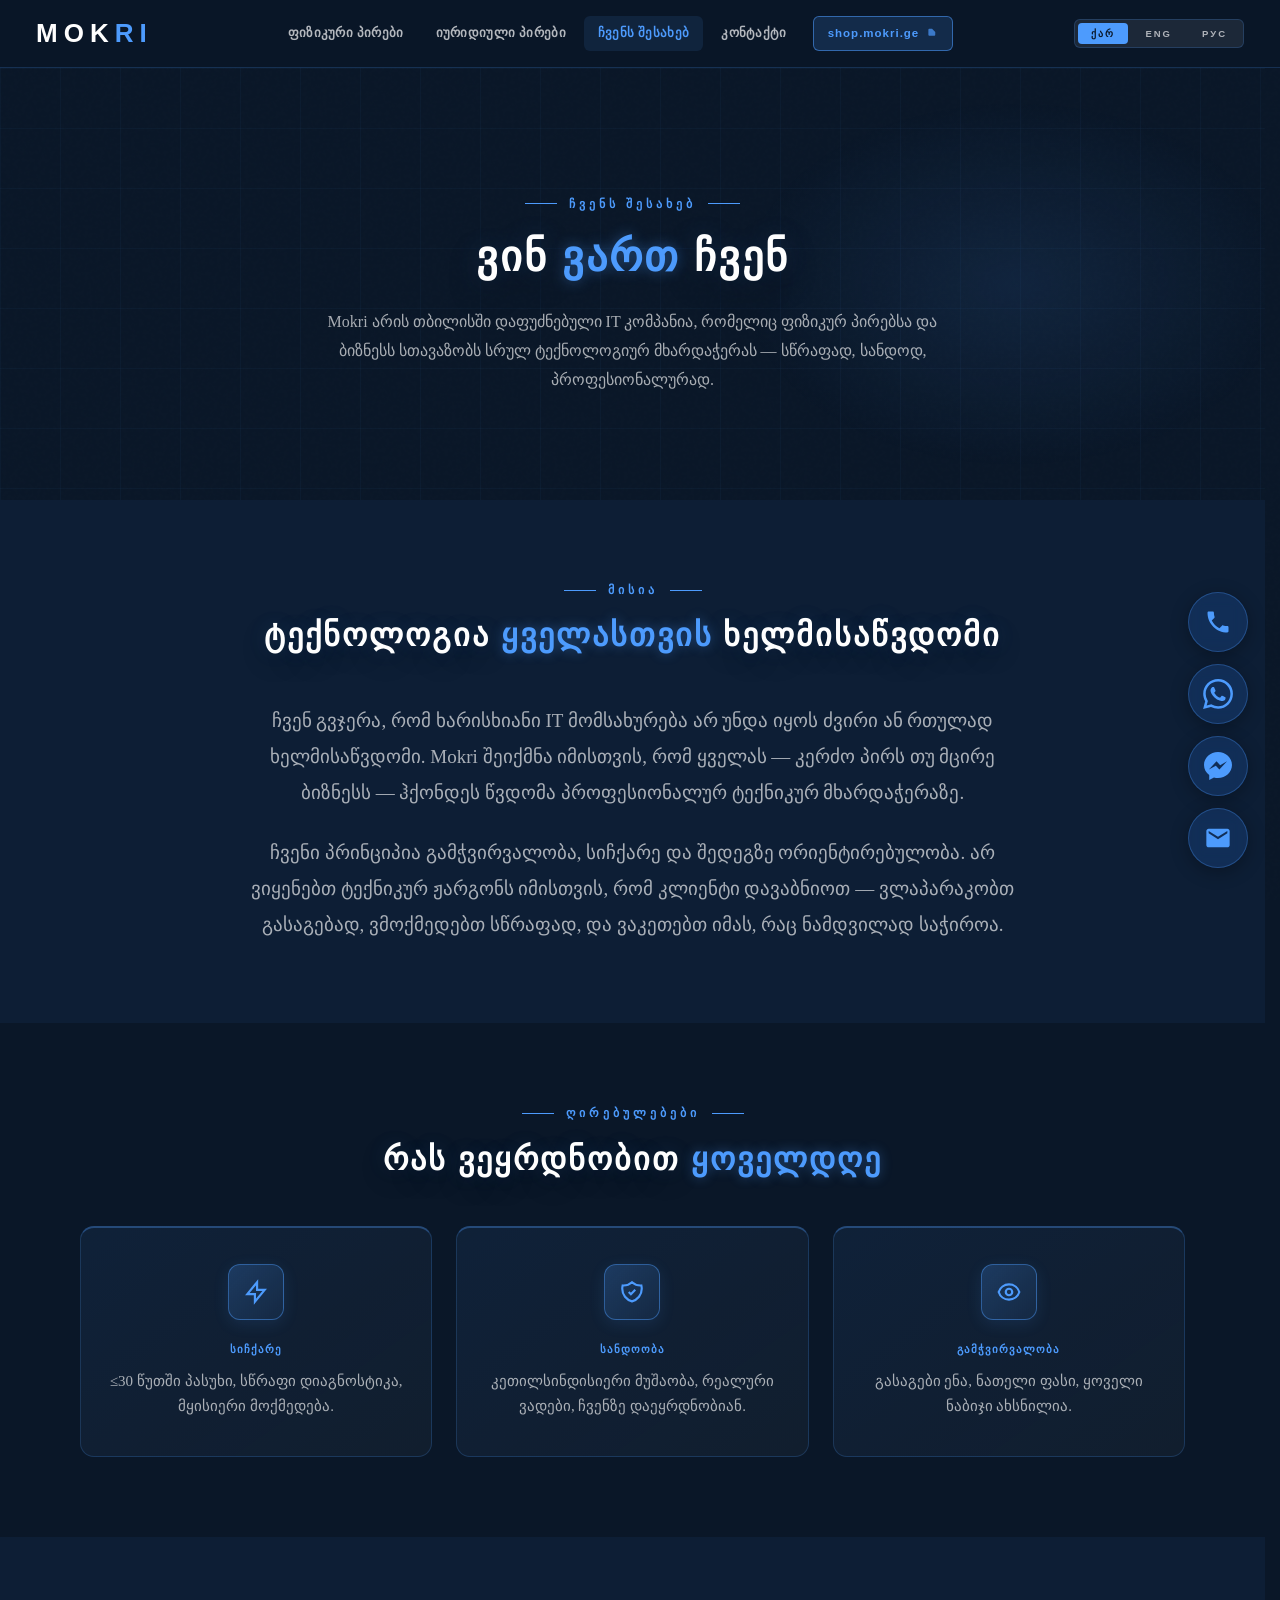
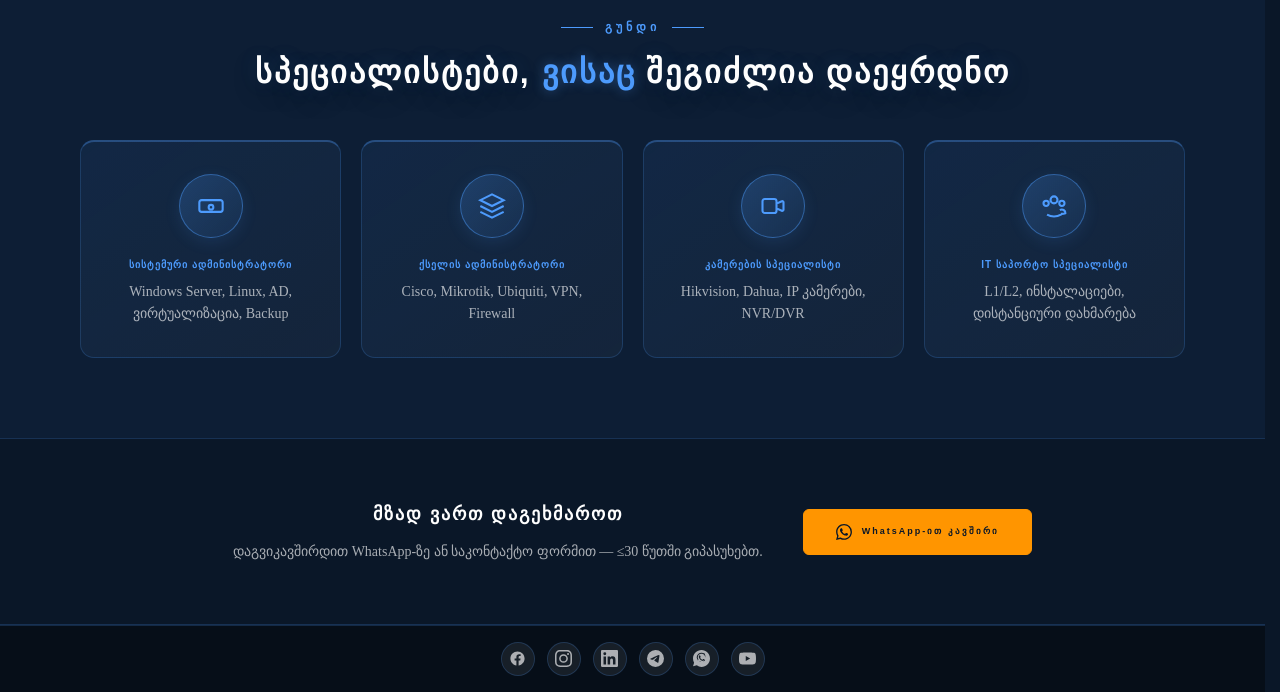
==== commit 5a91d3fa: "Add files via upload" ====
--- a/about.html
+++ b/about.html
@@ -240,8 +240,10 @@
     font-size: clamp(22px, 3.5vw, 42px);
     letter-spacing:2px; line-height:1.1;
     margin-bottom:28px;
-  }
-  .hero-title span { color:var(--blue); }
+    text-shadow: 0 0 24px rgba(77,155,253,0.16), 0 10px 30px rgba(0,0,0,0.35);
+  }
+  .hero-title > span { color:var(--white); }
+  .hero-title > span > span { color:var(--blue); text-shadow: 0 0 14px rgba(77,155,253,0.45); }
 
   .hero-desc {
     position:relative; max-width:640px;
@@ -267,8 +269,10 @@
     font-size:clamp(20px, 2.8vw, 32px); letter-spacing:2px;
     margin-bottom:48px; line-height:1.2;
     text-align:center;
-  }
-  .section-title span { color:var(--blue); }
+    text-shadow: 0 0 20px rgba(77,155,253,0.14), 0 8px 24px rgba(0,0,0,0.3);
+  }
+  .section-title > span { color:var(--white); }
+  .section-title > span > span { color:var(--blue); text-shadow: 0 0 12px rgba(77,155,253,0.4); }
 
   /* ——— MISSION ——— */
   .mission { position:relative; z-index:1; background:var(--bg2); padding:80px 80px; text-align:center; }
@@ -283,6 +287,7 @@
   @media(max-width:520px){ .values-grid { grid-template-columns:1fr; } .hero,.mission,.values,.team-section,.cta-section { padding-left:24px; padding-right:24px; } }
 
   .val-card {
+    position:relative; overflow:hidden; isolation:isolate;
     background: linear-gradient(145deg, rgba(77,155,253,0.08) 0%, rgba(254,254,254,0.03) 100%);
     border:1px solid var(--border);
     border-top:2px solid rgba(77,155,253,0.35);
@@ -291,12 +296,18 @@
     opacity:0; transform:translateY(20px);
     transition: opacity 0.5s ease, transform 0.5s ease, border-color 0.3s, box-shadow 0.3s;
   }
+  .val-card::after {
+    content:''; position:absolute; inset:0;
+    background: radial-gradient(ellipse 80% 60% at 50% 0%, rgba(77,155,253,0.14), transparent 70%);
+    opacity:0; transition: opacity 0.5s ease; pointer-events:none; z-index:-1;
+  }
   .val-card:hover {
     border-color:rgba(77,155,253,0.55);
     border-top-color:var(--blue);
     box-shadow:0 10px 40px rgba(77,155,253,0.14);
     transform:translateY(-4px) !important;
   }
+  .val-card:hover::after { opacity:1; }
   .val-icon {
     width:56px; height:56px;
     background: linear-gradient(135deg, rgba(77,155,253,0.22) 0%, rgba(77,155,253,0.08) 100%);
@@ -317,6 +328,7 @@
   @media(max-width:520px){ .team-grid { grid-template-columns:1fr; } }
 
   .t-card {
+    position:relative; overflow:hidden; isolation:isolate;
     background: linear-gradient(145deg, rgba(77,155,253,0.08) 0%, rgba(254,254,254,0.03) 100%);
     border:1px solid var(--border);
     border-top:2px solid rgba(77,155,253,0.35);
@@ -325,12 +337,18 @@
     opacity:0; transform:translateY(20px);
     transition: opacity 0.5s ease, transform 0.5s ease, border-color 0.3s, box-shadow 0.3s;
   }
+  .t-card::after {
+    content:''; position:absolute; inset:0;
+    background: radial-gradient(ellipse 80% 60% at 50% 0%, rgba(77,155,253,0.14), transparent 70%);
+    opacity:0; transition: opacity 0.5s ease; pointer-events:none; z-index:-1;
+  }
   .t-card:hover {
     border-color:rgba(77,155,253,0.55);
     border-top-color:var(--blue);
     box-shadow:0 10px 40px rgba(77,155,253,0.14);
     transform:translateY(-4px) !important;
   }
+  .t-card:hover::after { opacity:1; }
   .t-avatar {
     width:64px; height:64px;
     background: linear-gradient(135deg, rgba(77,155,253,0.22) 0%, rgba(77,155,253,0.08) 100%);
@@ -363,17 +381,31 @@
   .cta-text-block p { font-size:14px; color:var(--white-dim); font-family:'EB Garamond',Georgia,serif; }
 
   .btn-primary {
+    position:relative;
     display:inline-flex; align-items:center; gap:10px;
-    padding:14px 32px; background:var(--blue); color:var(--bg);
+    padding:14px 32px; background:#FF9500; color:var(--bg);
     font-family:'Orbitron',sans-serif; font-size:9px;
     font-weight:700; letter-spacing:2px; border-radius:6px;
-    text-decoration:none; transition:all 0.25s;
-    border:1px solid transparent;
-  }
-  .btn-primary:hover {
-    background:transparent; color:var(--blue); border-color:var(--blue);
-    box-shadow:0 0 24px var(--blue-glow);
-  }
+    text-decoration:none; border:1px solid #FF9500;
+    overflow:hidden; isolation:isolate;
+    box-shadow:0 0 0 0 rgba(255,149,0,0);
+    transition: box-shadow 0.5s cubic-bezier(0.32,0.72,0,1), transform 0.25s cubic-bezier(0.22,1,0.36,1);
+  }
+  .btn-primary::before {
+    content:''; position:absolute; inset:0;
+    background: linear-gradient(110deg, transparent 25%, rgba(255,255,255,0.5) 50%, transparent 75%);
+    transform: translateX(-110%);
+    transition: transform 0.7s cubic-bezier(0.32,0.72,0,1);
+    pointer-events:none; z-index:0;
+  }
+  .btn-primary > svg, .btn-primary > span {
+    position:relative; z-index:1;
+    transition: transform 0.3s cubic-bezier(0.22,1,0.36,1);
+  }
+  .btn-primary:hover { box-shadow:0 0 24px rgba(255,149,0,0.55), 0 0 0 3px rgba(255,149,0,0.14); }
+  .btn-primary:hover::before { transform: translateX(110%); }
+  .btn-primary:hover > svg { transform: rotate(-12deg) scale(1.08); }
+  .btn-primary:active { transform: scale(0.96); }
 
   /* ——— FOOTER ——— */
   footer {
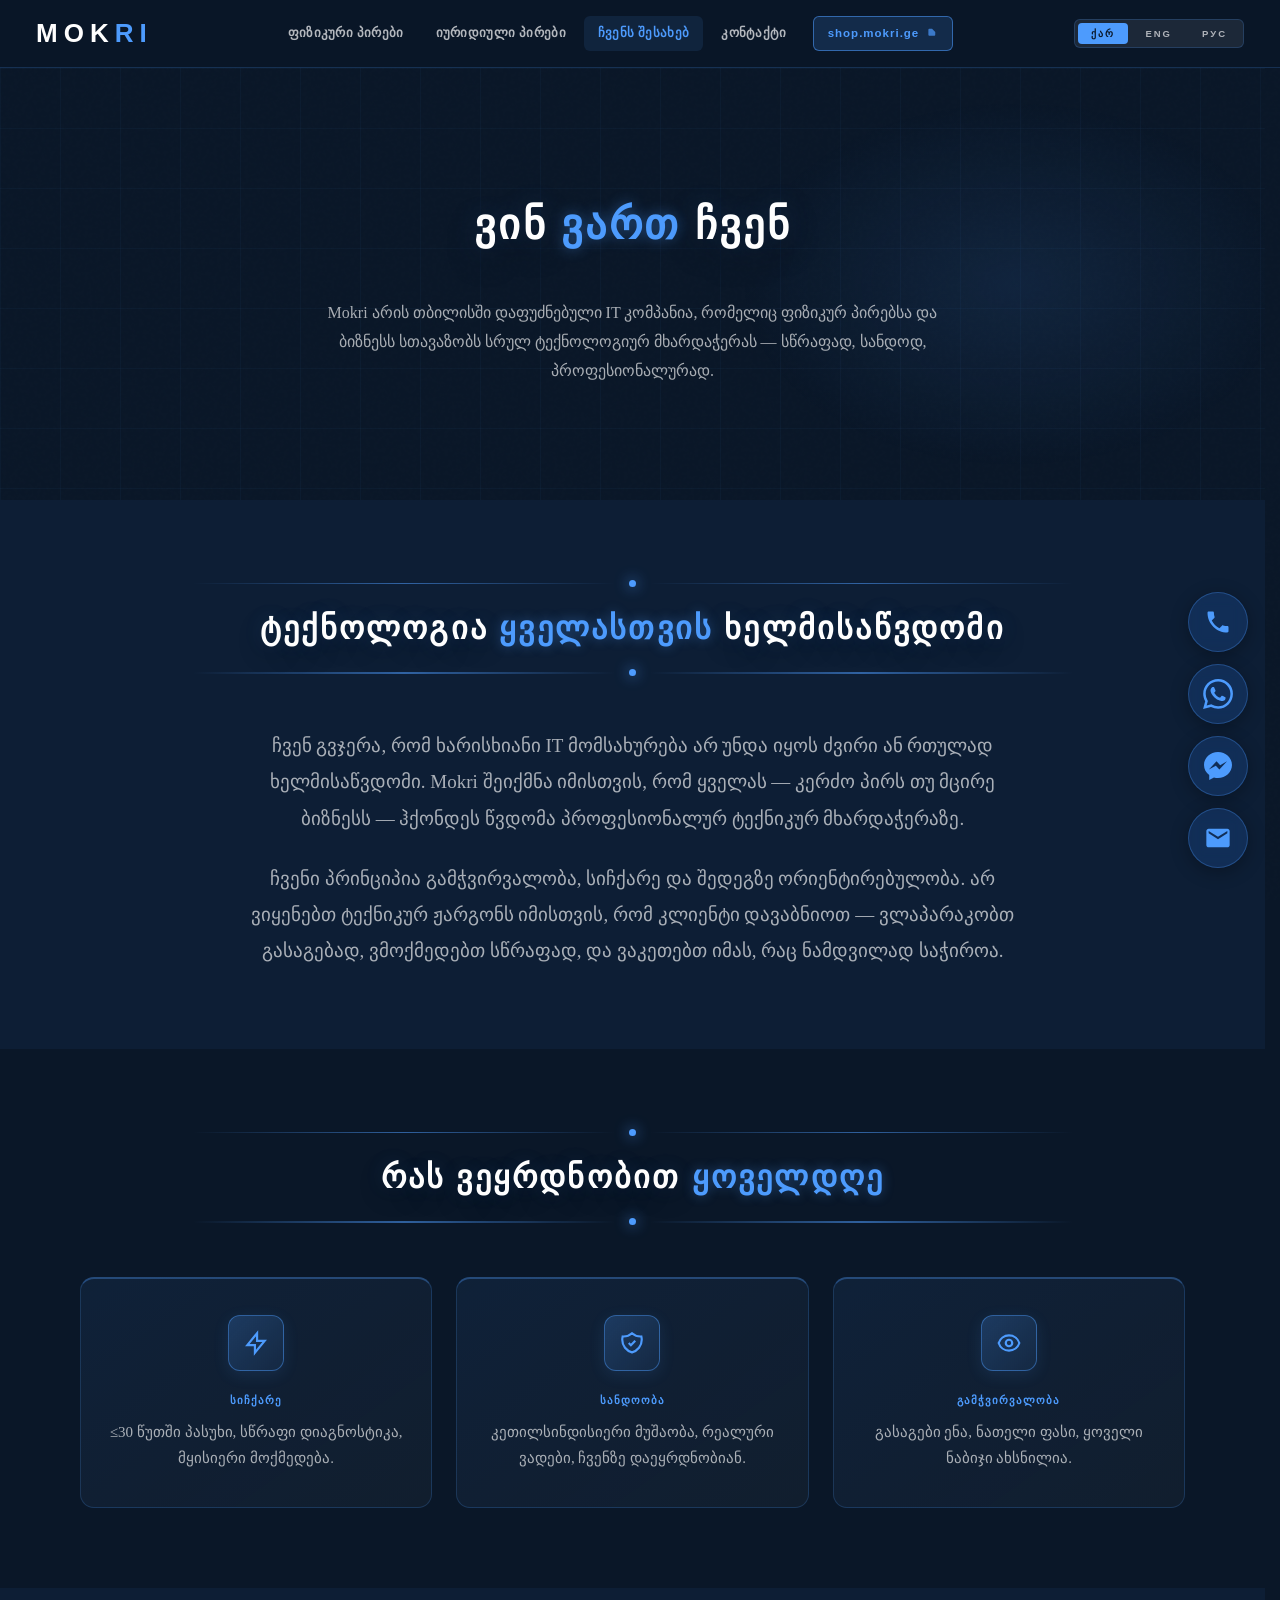
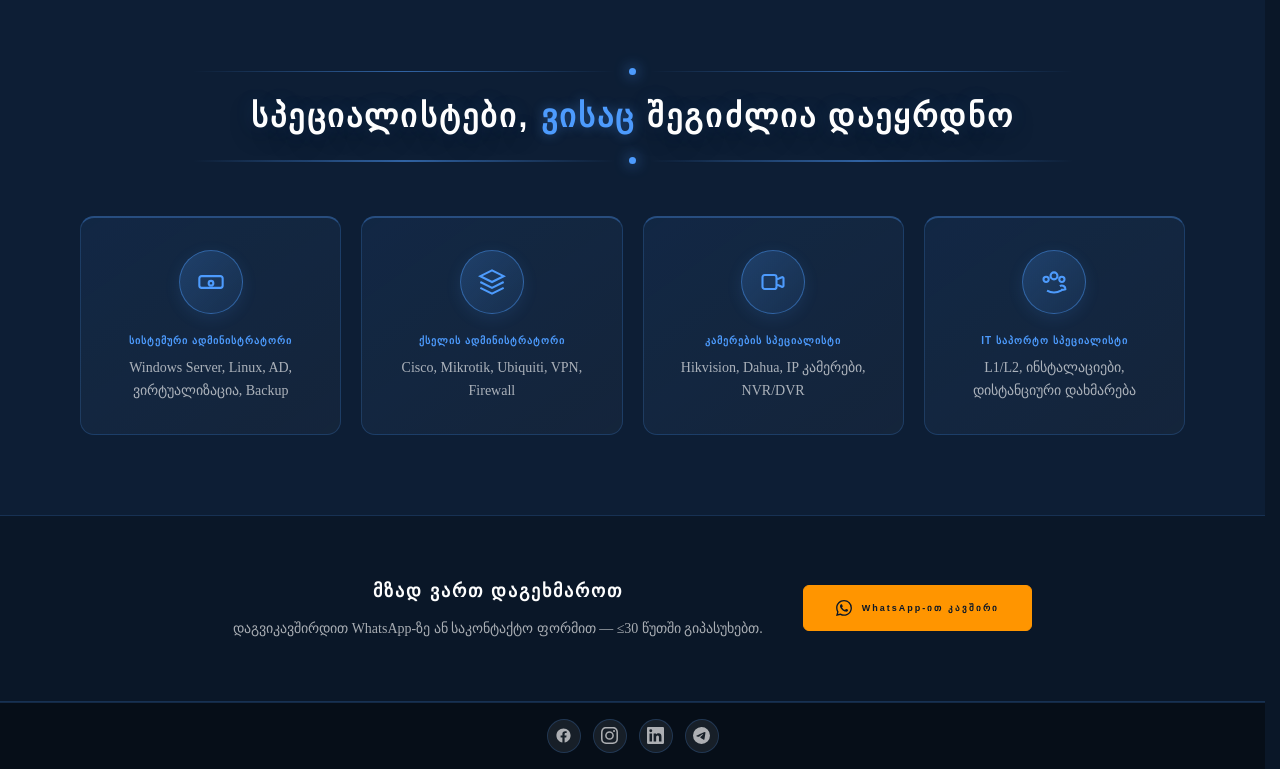
==== commit ae2b89fc: "Add files via upload" ====
--- a/about.html
+++ b/about.html
@@ -238,9 +238,15 @@
     position:relative;
     font-family:'Orbitron',sans-serif; font-weight:900;
     font-size: clamp(22px, 3.5vw, 42px);
-    letter-spacing:2px; line-height:1.1;
-    margin-bottom:28px;
+    letter-spacing:2.4px; line-height:1.08;
+    margin: 0;
+    text-align:center;
     text-shadow: 0 0 24px rgba(77,155,253,0.16), 0 10px 30px rgba(0,0,0,0.35);
+    display:block;
+    width: fit-content;
+    margin-left: auto;
+    margin-right: auto;
+    padding: 0 12px;
   }
   .hero-title > span { color:var(--white); }
   .hero-title > span > span { color:var(--blue); text-shadow: 0 0 14px rgba(77,155,253,0.45); }
@@ -265,14 +271,51 @@
   .section-eyebrow::after  { content:''; width:32px; height:1px; background:var(--blue); }
 
   .section-title {
+    position:relative;
     font-family:'Orbitron',sans-serif; font-weight:900;
-    font-size:clamp(20px, 2.8vw, 32px); letter-spacing:2px;
-    margin-bottom:48px; line-height:1.2;
+    font-size:clamp(20px, 2.8vw, 32px); letter-spacing:2.2px;
+    margin: 0; line-height:1.2;
     text-align:center;
+    text-transform:none;
     text-shadow: 0 0 20px rgba(77,155,253,0.14), 0 8px 24px rgba(0,0,0,0.3);
+    display:block;
+    width: fit-content;
+    margin-left: auto;
+    margin-right: auto;
+    padding: 0 16px;
   }
   .section-title > span { color:var(--white); }
   .section-title > span > span { color:var(--blue); text-shadow: 0 0 12px rgba(77,155,253,0.4); }
+
+  /* Section divider — line · dot · line (same style as splash) */
+  .section-title-wrap {
+    display: flex;
+    flex-direction: column;
+    align-items: center;
+    gap: 22px;
+    margin-bottom: 52px;
+  }
+  .section-divider {
+    display: flex;
+    align-items: center;
+    justify-content: center;
+    gap: 14px;
+    width: 100%;
+    max-width: 880px;
+  }
+  .section-divider-line {
+    flex: 1;
+    height: 1.5px;
+    background: linear-gradient(90deg, transparent, rgba(77,155,253,0.55), transparent);
+  }
+  .section-divider-dot {
+    width: 7px;
+    height: 7px;
+    border-radius: 50%;
+    background: var(--blue);
+    box-shadow: 0 0 14px rgba(77,155,253,0.95);
+    flex-shrink: 0;
+  }
 
   /* ——— MISSION ——— */
   .mission { position:relative; z-index:1; background:var(--bg2); padding:80px 80px; text-align:center; }
@@ -578,12 +621,13 @@
 <!-- HERO -->
 <section class="hero">
   <div class="hero-glow"></div>
-  <div class="hero-eyebrow"><span data-lang="ka" class="active">ჩვენს შესახებ</span><span data-lang="en">About Us</span><span data-lang="ru">О Нас</span></div>
-  <h1 class="hero-title">
-    <span data-lang="ka" class="active">ვინ <span>ვართ</span> ჩვენ</span>
-    <span data-lang="en">Who <span>We</span> Are</span>
-    <span data-lang="ru">Кто <span>мы</span></span>
-  </h1>
+  <div class="section-title-wrap">
+    <h1 class="hero-title">
+      <span data-lang="ka" class="active">ვინ <span>ვართ</span> ჩვენ</span>
+      <span data-lang="en">Who <span>We</span> Are</span>
+      <span data-lang="ru">Кто <span>мы</span></span>
+    </h1>
+  </div>
   <p class="hero-desc">
     <span data-lang="ka" class="active">Mokri არის თბილისში დაფუძნებული IT კომპანია, რომელიც ფიზიკურ პირებსა და ბიზნესს სთავაზობს სრულ ტექნოლოგიურ მხარდაჭერას — სწრაფად, სანდოდ, პროფესიონალურად.</span>
     <span data-lang="en">Mokri is a Tbilisi-based IT company offering comprehensive technology support for individuals and businesses — fast, reliable, professional.</span>
@@ -593,8 +637,19 @@
 
 <!-- MISSION -->
 <section class="mission">
-  <div class="section-eyebrow"><span data-lang="ka" class="active">მისია</span><span data-lang="en">Our Mission</span><span data-lang="ru">Наша миссия</span></div>
-  <h2 class="section-title"><span data-lang="ka" class="active">ტექნოლოგია <span>ყველასთვის</span> ხელმისაწვდომი</span><span data-lang="en">Technology <span>Accessible</span> to Everyone</span><span data-lang="ru">Технологии <span>доступные</span> каждому</span></h2>
+  <div class="section-title-wrap">
+    <div class="section-divider" aria-hidden="true">
+      <span class="section-divider-line"></span>
+      <span class="section-divider-dot"></span>
+      <span class="section-divider-line"></span>
+    </div>
+    <h2 class="section-title"><span data-lang="ka" class="active">ტექნოლოგია <span>ყველასთვის</span> ხელმისაწვდომი</span><span data-lang="en">Technology <span>Accessible</span> to Everyone</span><span data-lang="ru">Технологии <span>доступные</span> каждому</span></h2>
+    <div class="section-divider" aria-hidden="true">
+      <span class="section-divider-line"></span>
+      <span class="section-divider-dot"></span>
+      <span class="section-divider-line"></span>
+    </div>
+  </div>
   <div class="mission-content">
     <p class="mission-text">
       <span data-lang="ka" class="active">ჩვენ გვჯერა, რომ ხარისხიანი IT მომსახურება არ უნდა იყოს ძვირი ან რთულად ხელმისაწვდომი. Mokri შეიქმნა იმისთვის, რომ ყველას — კერძო პირს თუ მცირე ბიზნესს — ჰქონდეს წვდომა პროფესიონალურ ტექნიკურ მხარდაჭერაზე.</span>
@@ -611,8 +666,19 @@
 
 <!-- VALUES -->
 <section class="values">
-  <div class="section-eyebrow"><span data-lang="ka" class="active">ღირებულებები</span><span data-lang="en">Our Values</span><span data-lang="ru">Наши ценности</span></div>
-  <h2 class="section-title"><span data-lang="ka" class="active">რას ვეყრდნობით <span>ყოველდღე</span></span><span data-lang="en">What Guides Us <span>Every Day</span></span><span data-lang="ru">Чем мы руководствуемся <span>каждый день</span></span></h2>
+  <div class="section-title-wrap">
+    <div class="section-divider" aria-hidden="true">
+      <span class="section-divider-line"></span>
+      <span class="section-divider-dot"></span>
+      <span class="section-divider-line"></span>
+    </div>
+    <h2 class="section-title"><span data-lang="ka" class="active">რას ვეყრდნობით <span>ყოველდღე</span></span><span data-lang="en">What Guides Us <span>Every Day</span></span><span data-lang="ru">Чем мы руководствуемся <span>каждый день</span></span></h2>
+    <div class="section-divider" aria-hidden="true">
+      <span class="section-divider-line"></span>
+      <span class="section-divider-dot"></span>
+      <span class="section-divider-line"></span>
+    </div>
+  </div>
   <div class="values-grid">
     <div class="val-card">
       <div class="val-icon"><svg viewBox="0 0 24 24"><path d="M13 10V3L4 14h7v7l9-11h-7z"/></svg></div>
@@ -634,8 +700,19 @@
 
 <!-- TEAM -->
 <section class="team-section">
-  <div class="section-eyebrow"><span data-lang="ka" class="active">გუნდი</span><span data-lang="en">Our Team</span><span data-lang="ru">Наша команда</span></div>
-  <h2 class="section-title"><span data-lang="ka" class="active">სპეციალისტები, <span>ვისაც</span> შეგიძლია დაეყრდნო</span><span data-lang="en">Specialists <span>You Can</span> Rely On</span><span data-lang="ru">Специалисты, <span>которым</span> можно доверять</span></h2>
+  <div class="section-title-wrap">
+    <div class="section-divider" aria-hidden="true">
+      <span class="section-divider-line"></span>
+      <span class="section-divider-dot"></span>
+      <span class="section-divider-line"></span>
+    </div>
+    <h2 class="section-title"><span data-lang="ka" class="active">სპეციალისტები, <span>ვისაც</span> შეგიძლია დაეყრდნო</span><span data-lang="en">Specialists <span>You Can</span> Rely On</span><span data-lang="ru">Специалисты, <span>которым</span> можно доверять</span></h2>
+    <div class="section-divider" aria-hidden="true">
+      <span class="section-divider-line"></span>
+      <span class="section-divider-dot"></span>
+      <span class="section-divider-line"></span>
+    </div>
+  </div>
   <div class="team-grid">
     <div class="t-card">
       <div class="t-avatar"><svg viewBox="0 0 24 24"><path d="M20 7H4a2 2 0 00-2 2v6a2 2 0 002 2h16a2 2 0 002-2V9a2 2 0 00-2-2zm-8 8a2 2 0 110-4 2 2 0 010 4z"/></svg></div>
@@ -692,14 +769,6 @@
     <a href="https://t.me/mokri" target="_blank" rel="noopener noreferrer" title="Telegram" aria-label="Telegram">
       <svg viewBox="0 0 24 24" xmlns="http://www.w3.org/2000/svg"><path d="M11.944 0A12 12 0 0 0 0 12a12 12 0 0 0 12 12 12 12 0 0 0 12-12A12 12 0 0 0 12 0a12 12 0 0 0-.056 0zm4.962 7.224c.1-.002.321.023.465.14a.506.506 0 0 1 .171.325c.016.093.036.306.02.472-.18 1.898-.962 6.502-1.36 8.627-.168.9-.499 1.201-.82 1.23-.696.065-1.225-.46-1.9-.902-1.056-.693-1.653-1.124-2.678-1.8-1.185-.78-.417-1.21.258-1.91.177-.184 3.247-2.977 3.307-3.23.007-.032.014-.15-.056-.212s-.174-.041-.249-.024c-.106.024-1.793 1.14-5.061 3.345-.48.33-.913.49-1.302.48-.428-.008-1.252-.241-1.865-.44-.752-.245-1.349-.374-1.297-.789.027-.216.325-.437.893-.663 3.498-1.524 5.83-2.529 6.998-3.014 3.332-1.386 4.025-1.627 4.476-1.635z"/></svg>
     </a>
-    <!-- Signal -->
-    <a href="https://signal.me/#p/mokri" target="_blank" rel="noopener noreferrer" title="Signal" aria-label="Signal">
-      <svg viewBox="0 0 24 24" xmlns="http://www.w3.org/2000/svg"><path d="M12.001 0C5.373 0 0 5.372 0 12c0 2.114.554 4.1 1.524 5.827L.06 23.06l5.274-1.458A11.94 11.94 0 0012 24c6.628 0 12-5.373 12-12S18.629 0 12.001 0zm.065 3.77a8.29 8.29 0 014.24 1.163l.49.3-.306.488a6.793 6.793 0 011.035 3.664 6.851 6.851 0 01-6.85 6.851 6.793 6.793 0 01-3.54-.986l-.49-.3.306-.49A6.844 6.844 0 015.215 10.3a6.851 6.851 0 016.85-6.53zm0 1.5a5.352 5.352 0 00-5.35 5.03 5.289 5.289 0 00.9 3.022l-1.213 3.35 3.378-1.188A5.35 5.35 0 1012.066 5.27zm-2.94 2.02c.134 0 .269.003.396.008.16.006.337.015.506.41.2.464.638 1.558.694 1.671.057.112.095.244.019.394-.076.15-.114.244-.228.375-.114.13-.24.292-.343.393-.114.113-.232.235-.1.46.133.228.59.972 1.267 1.574.87.774 1.603 1.013 1.831 1.126.228.113.36.094.493-.057.133-.15.57-.664.722-.892.151-.228.303-.19.51-.113.208.076 1.32.623 1.547.736.228.113.38.17.437.265.057.094.057.54-.133 1.063-.19.522-.995.988-1.395 1.045-.38.053-.848.075-1.368-.086a12.61 12.61 0 01-1.238-.457c-2.18-.94-3.604-3.14-3.71-3.286-.108-.147-.881-1.172-.881-2.235 0-1.063.558-1.585.757-1.802.198-.218.434-.273.578-.273z"/></svg>
-    </a>
-    <!-- YouTube -->
-    <a href="https://youtube.com/@mokri" target="_blank" rel="noopener noreferrer" title="YouTube" aria-label="YouTube">
-      <svg viewBox="0 0 24 24" xmlns="http://www.w3.org/2000/svg"><path d="M23.498 6.186a3.016 3.016 0 00-2.122-2.136C19.505 3.545 12 3.545 12 3.545s-7.505 0-9.377.505A3.017 3.017 0 00.502 6.186C0 8.07 0 12 0 12s0 3.93.502 5.814a3.016 3.016 0 002.122 2.136c1.871.505 9.376.505 9.376.505s7.505 0 9.377-.505a3.015 3.015 0 002.122-2.136C24 15.93 24 12 24 12s0-3.93-.502-5.814zM9.545 15.568V8.432L15.818 12l-6.273 3.568z"/></svg>
-    </a>
   </div>
 </footer>
 
